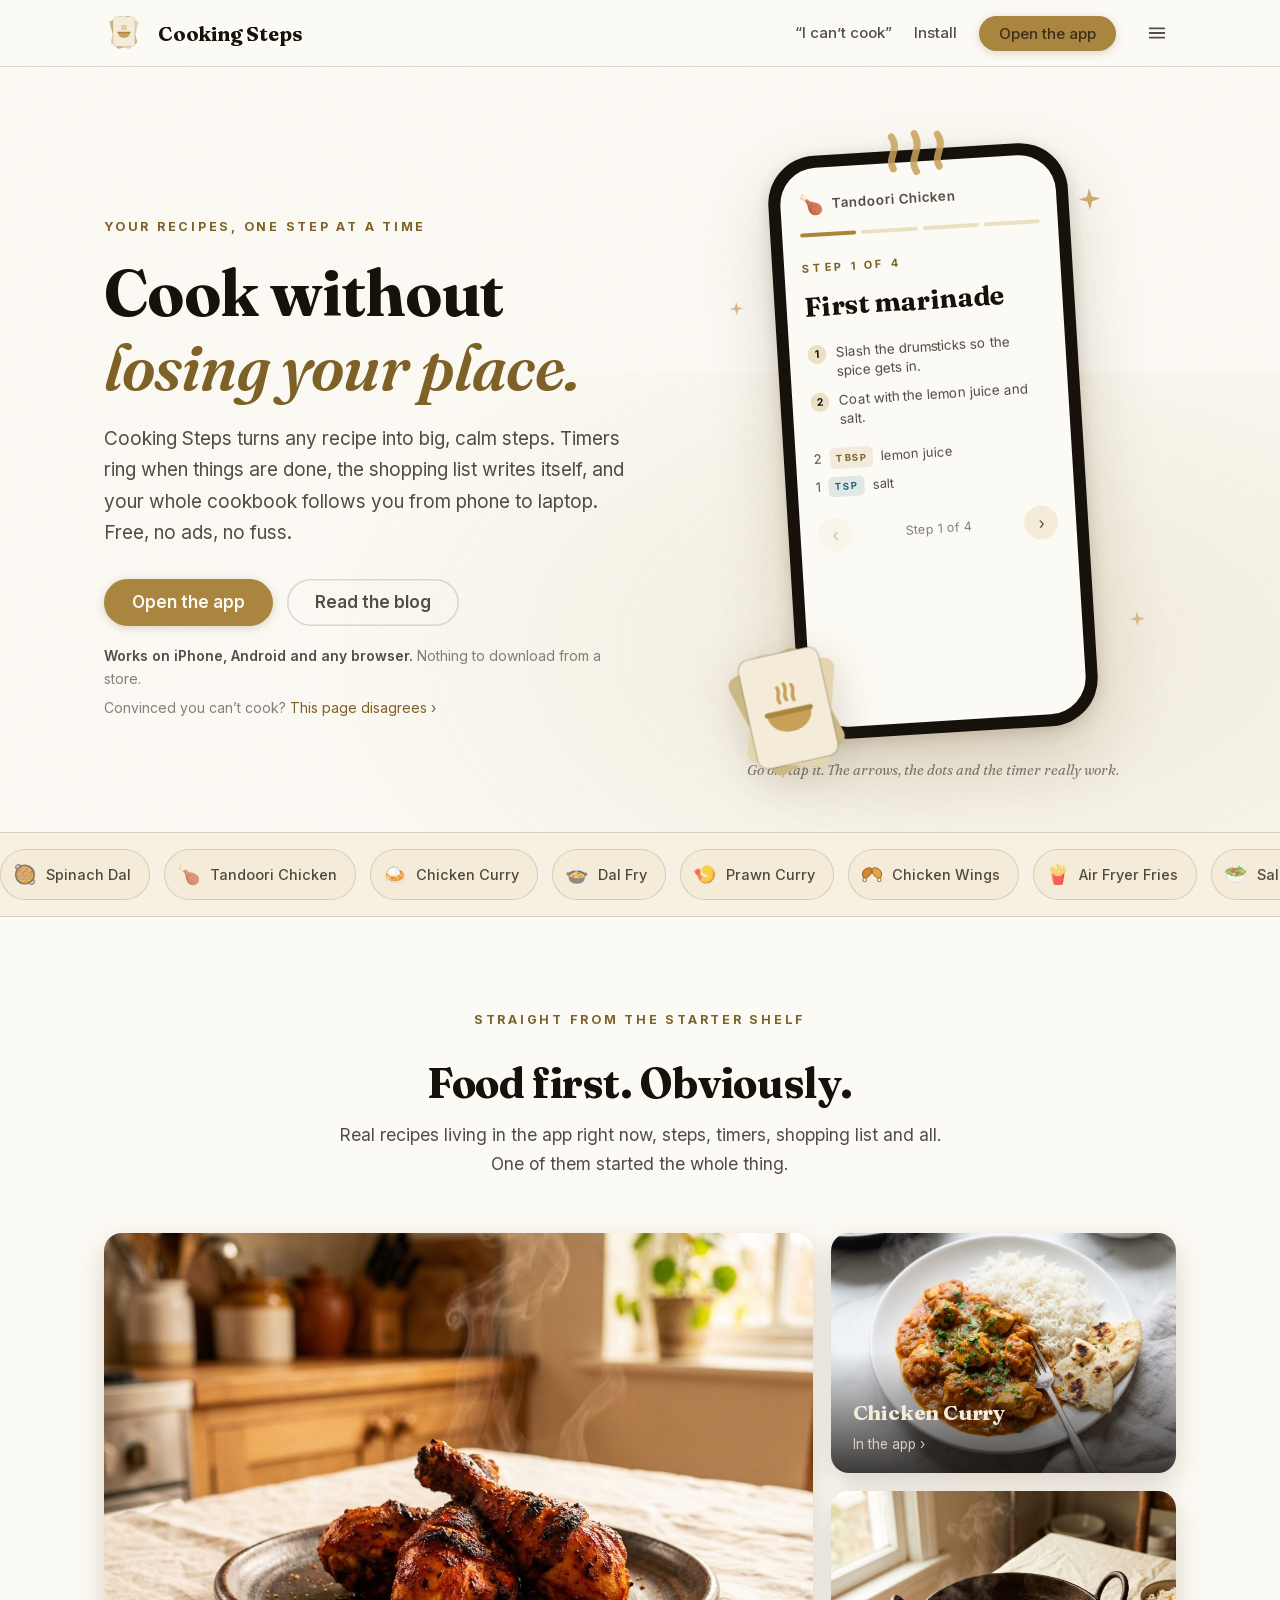
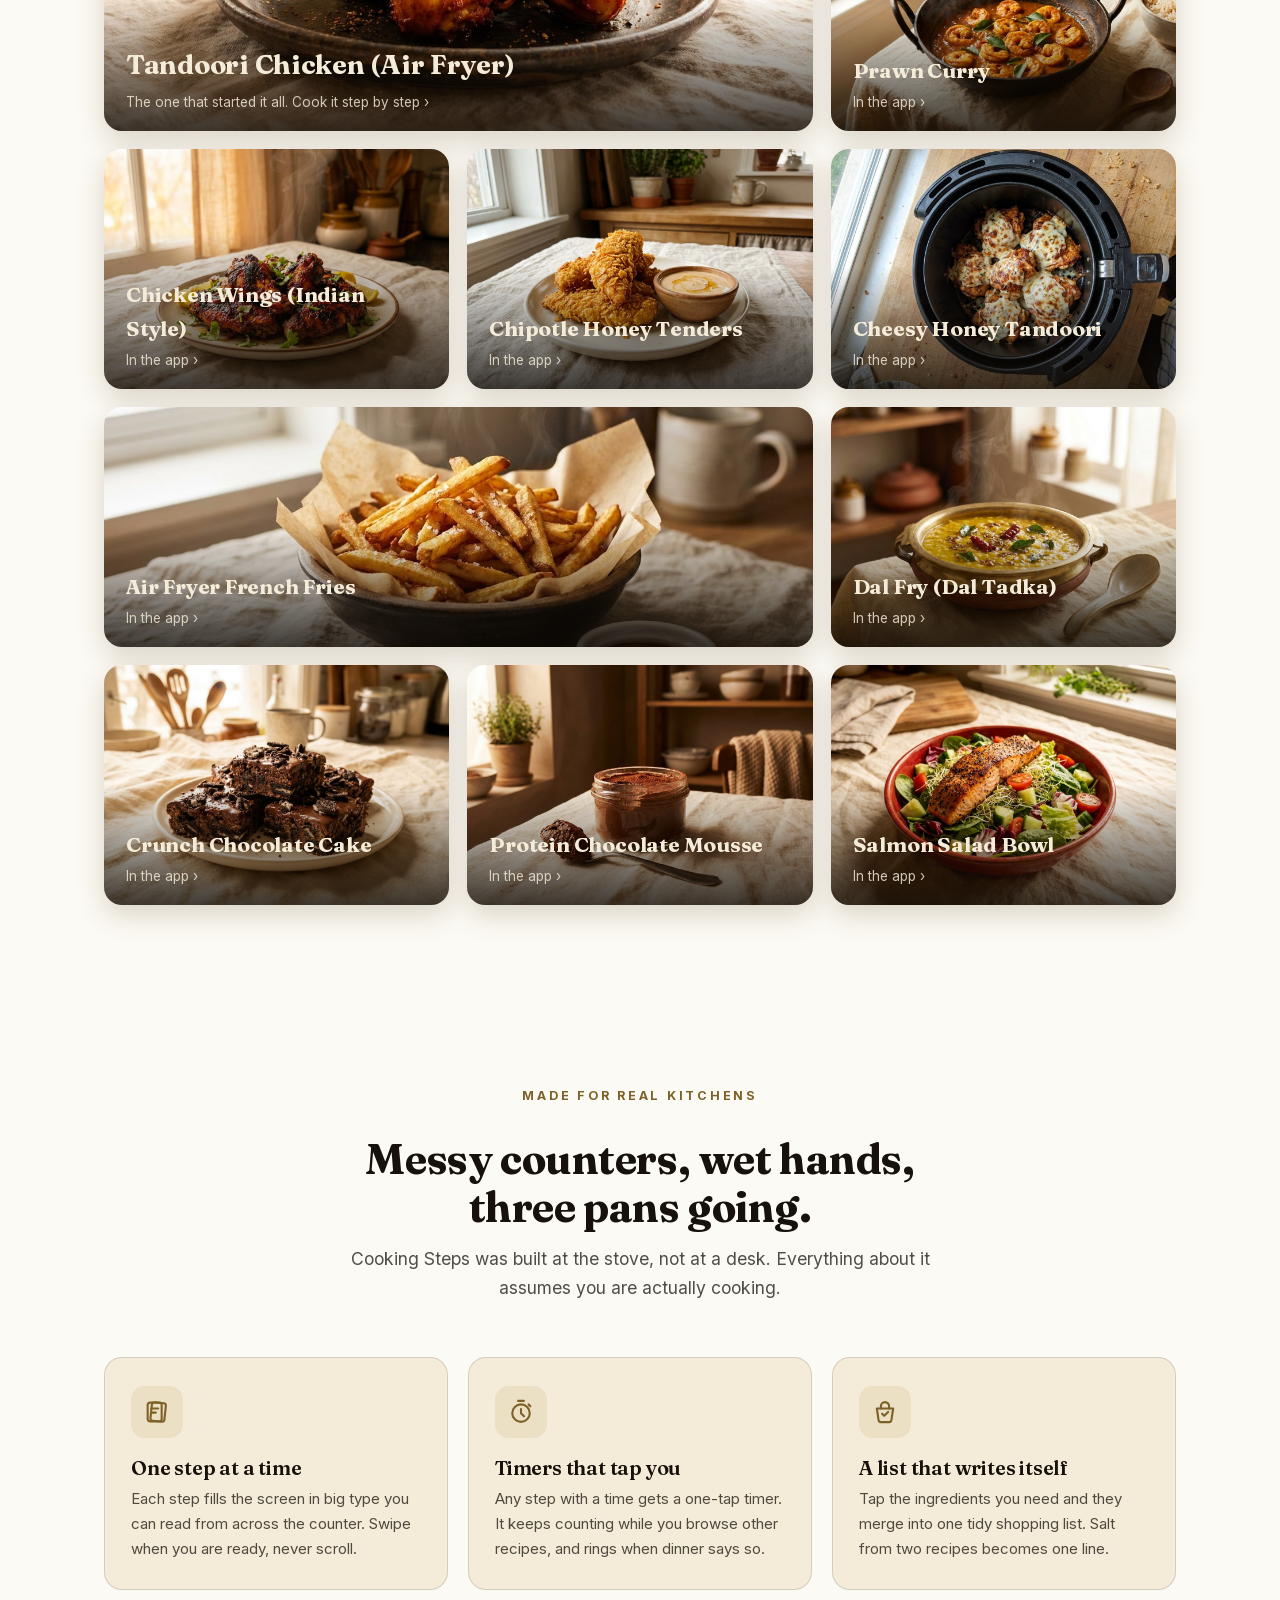
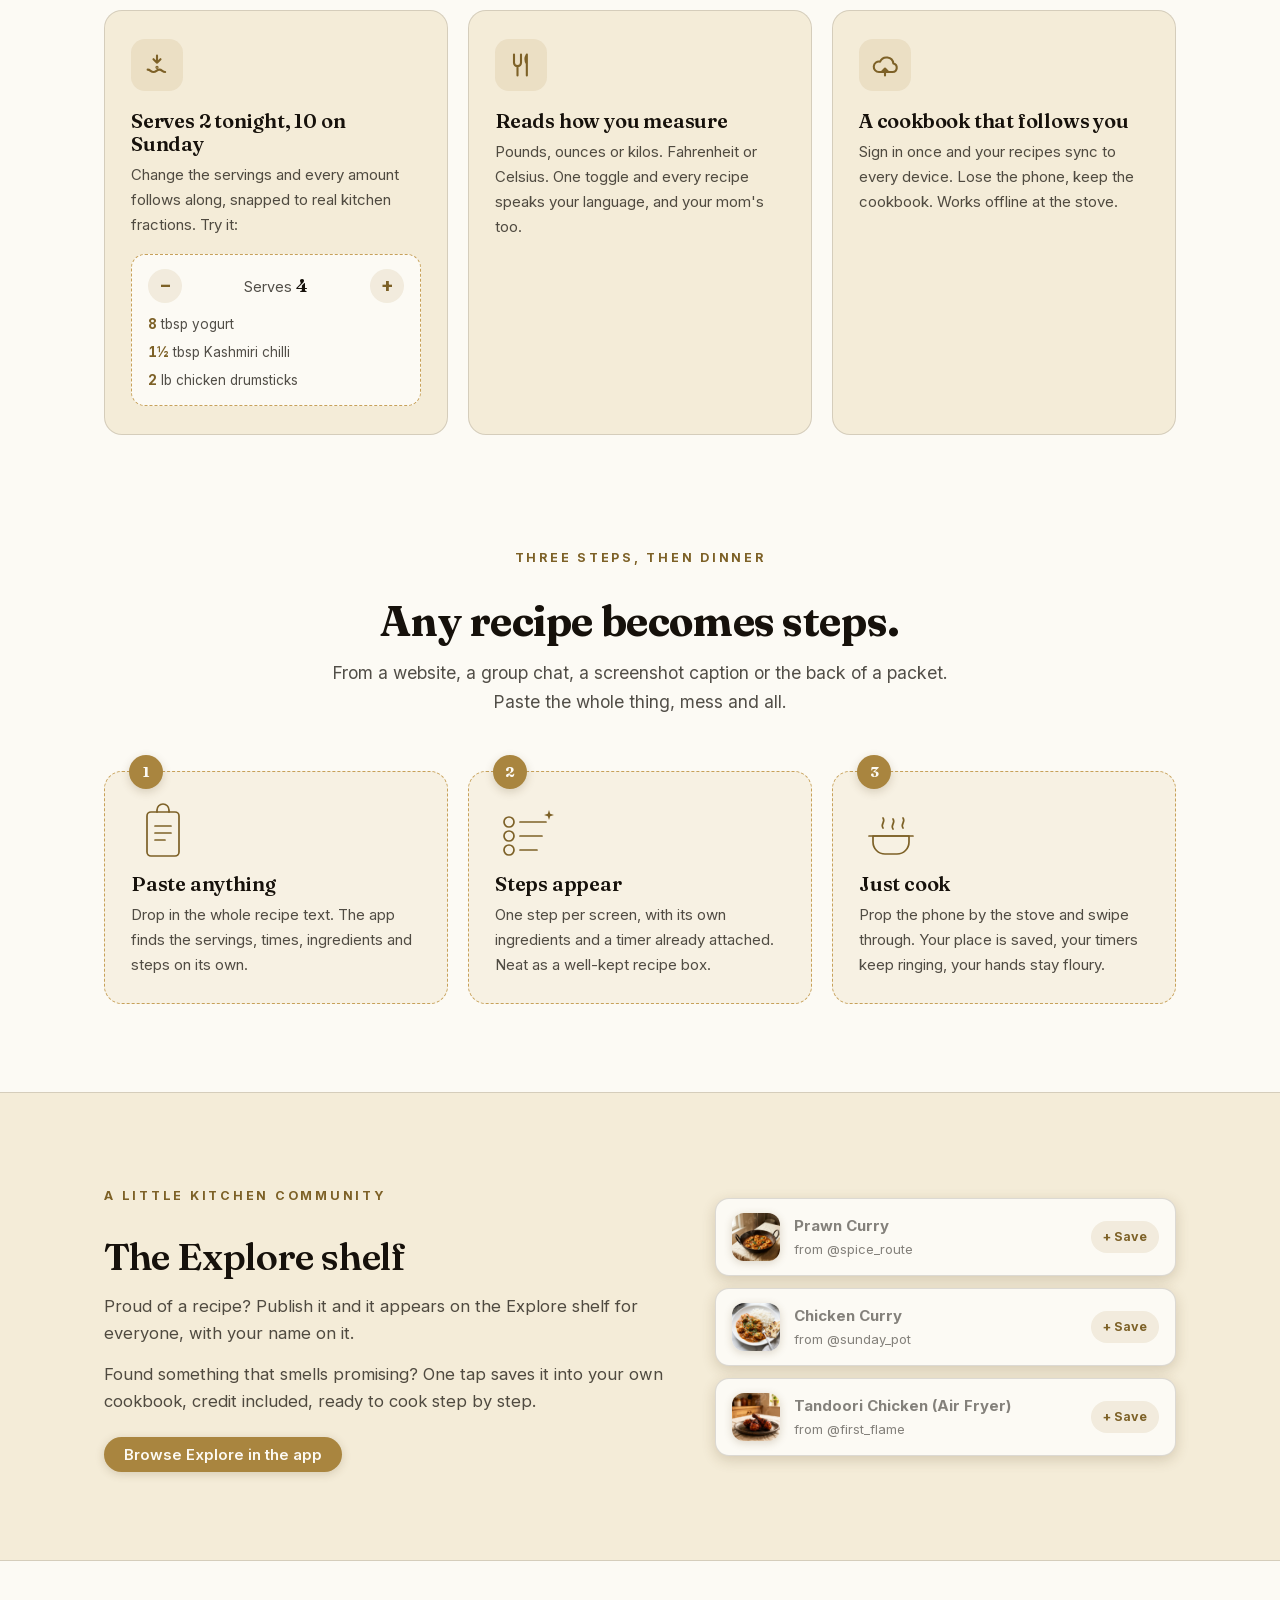
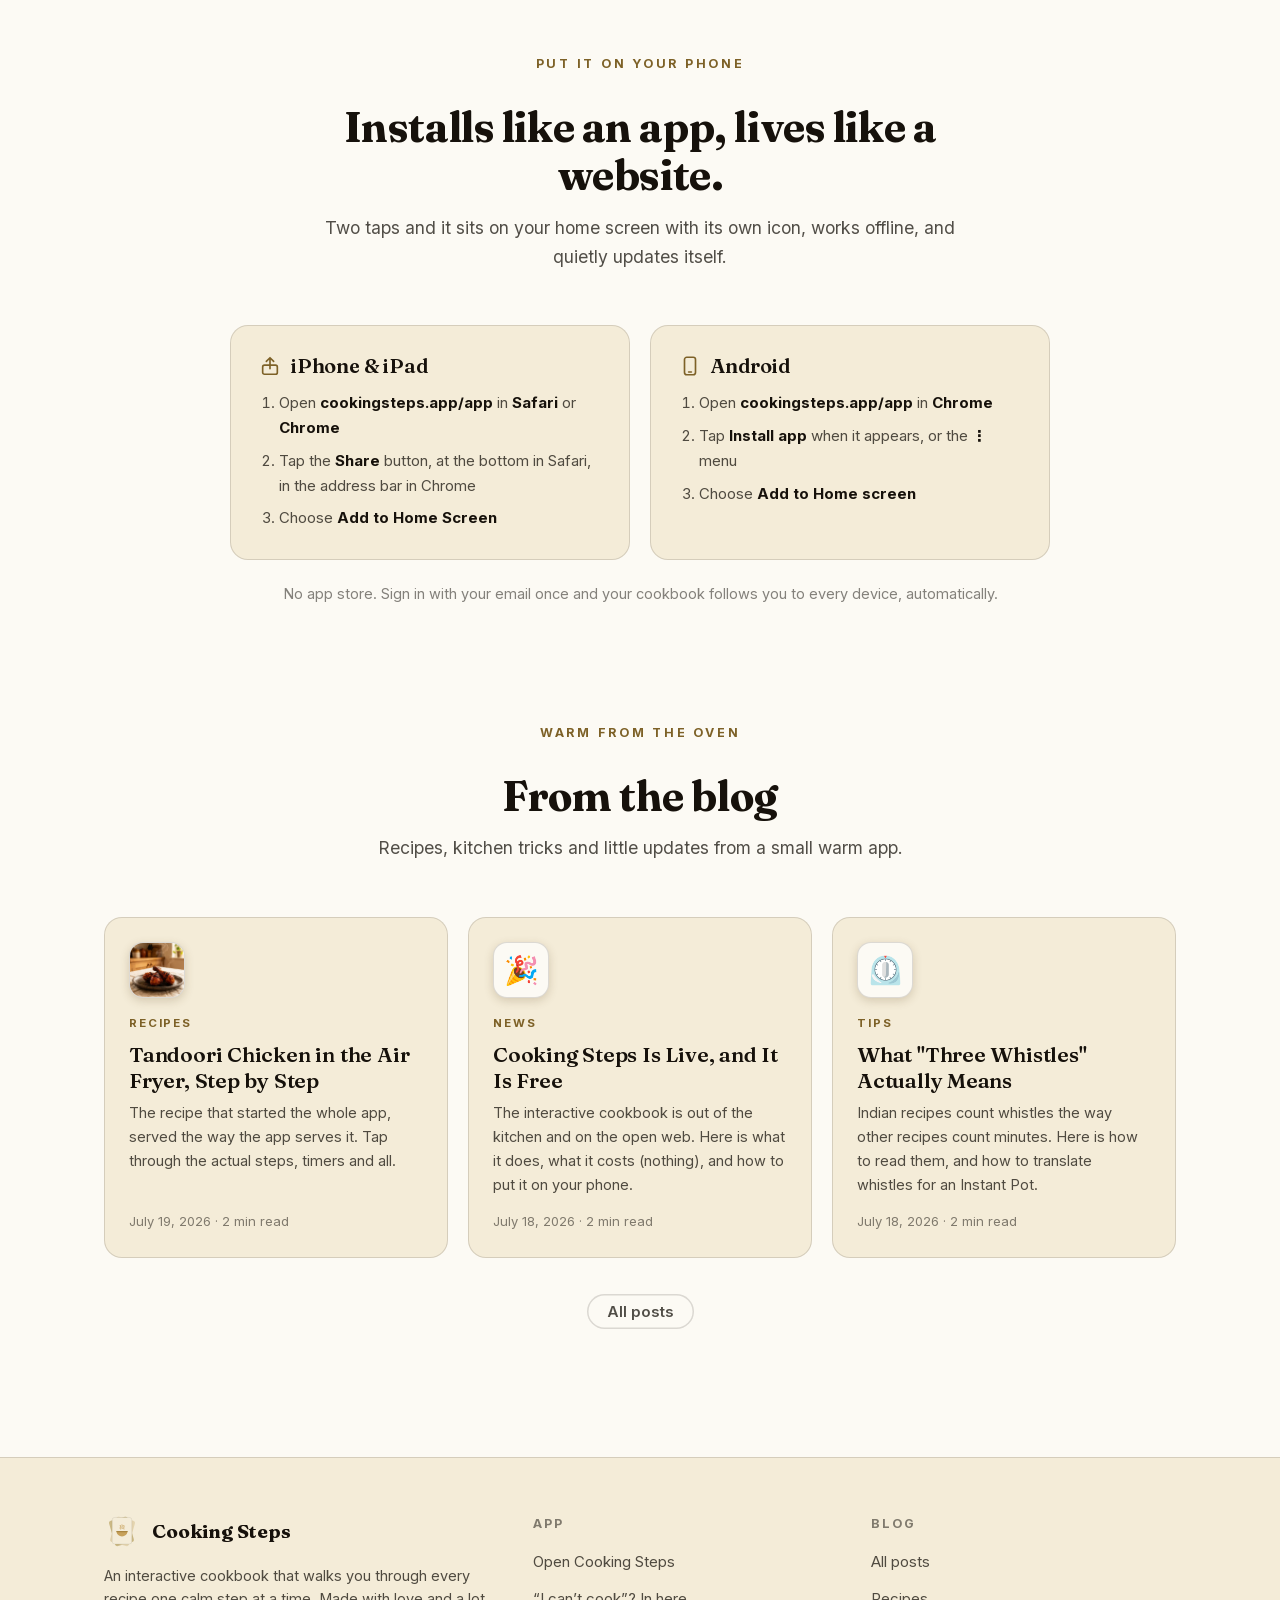
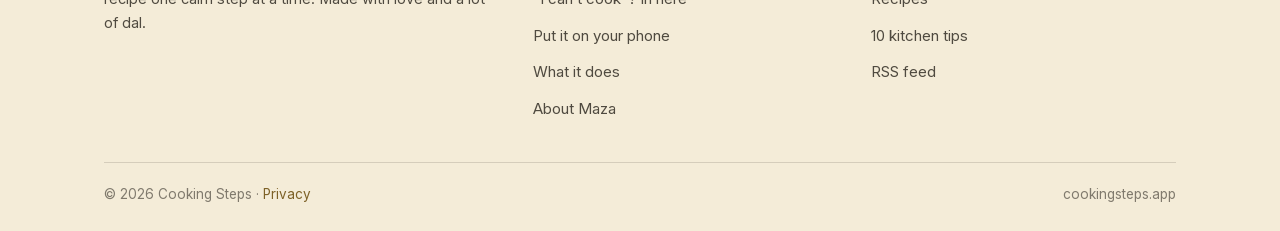
==== index.html @ f82c6ed9 "About page with kitchen portrait; nav collapses to burger except core links New /about/ with the ill" ====
<!doctype html>
<html lang="en" data-theme="light">
<head>
<meta charset="utf-8">
<meta name="viewport" content="width=device-width, initial-scale=1">
<script>try{if(navigator.standalone===true||matchMedia("(display-mode: standalone)").matches)location.replace("/app/")}catch(e){}</script>
<script>try{var t=localStorage.getItem("cookingsteps.site.theme");if(t==="dark")document.documentElement.setAttribute("data-theme","dark")}catch(e){}</script>
<title>Cooking Steps, your interactive cookbook</title>
<meta name="description" content="Cook without losing your place. Cooking Steps turns any recipe into swipeable steps with built-in timers, a shopping list that writes itself, and a cookbook that syncs to every device. Free, no ads.">
<link rel="canonical" href="https://cookingsteps.app/">
<meta name="theme-color" content="#FCFAF4">
<meta property="og:type" content="website">
<meta property="og:url" content="https://cookingsteps.app/">
<meta property="og:site_name" content="Cooking Steps">
<meta property="og:title" content="Cooking Steps, your interactive cookbook">
<meta property="og:description" content="Cook without losing your place. Any recipe becomes swipeable steps with timers, a smart shopping list, and a cookbook that follows you everywhere.">
<meta property="og:image" content="https://cookingsteps.app/app/icons/og-image.png">
<meta property="og:image:width" content="1200">
<meta property="og:image:height" content="630">
<meta name="twitter:card" content="summary_large_image">
<link rel="icon" type="image/png" sizes="32x32" href="/app/icons/favicon-32.png">
<link rel="apple-touch-icon" href="/app/icons/icon-180.png">
<link rel="preload" href="/assets/fonts/fraunces-700.woff2" as="font" type="font/woff2" crossorigin>
<link rel="preload" href="/assets/fonts/inter-400.woff2" as="font" type="font/woff2" crossorigin>
<link rel="stylesheet" href="/site.css?v=cf1f869f">
<link rel="alternate" type="application/rss+xml" title="The Cooking Steps blog" href="/feed.xml">
<script type="application/ld+json">
{"@context":"https://schema.org","@type":"WebApplication","name":"Cooking Steps","url":"https://cookingsteps.app/app/","applicationCategory":"LifestyleApplication","operatingSystem":"Any","offers":{"@type":"Offer","price":"0","priceCurrency":"USD"},"description":"An interactive cookbook that turns any recipe into swipeable steps with timers, a smart shopping list and cross-device sync."}
</script>
</head>
<body>

<header class="site">
  <div class="wrap nav">
    <a href="/" class="mark" aria-label="Cooking Steps home"><svg viewBox="60 100 392 360" xmlns="http://www.w3.org/2000/svg" aria-hidden="true">
<g transform="rotate(-16 256 310)"><rect x="150" y="146" width="212" height="286" rx="26" fill="#CBB985"/></g>
<g transform="rotate(16 256 310)"><rect x="150" y="146" width="212" height="286" rx="26" fill="#E4D4AF"/></g>
<rect x="149" y="137" width="214" height="290" rx="28" fill="#F4ECD8" stroke="#16110B" stroke-opacity=".16" stroke-width="5"/>
<g transform="translate(256 298)">
<path d="M-58 -2 L58 -2 A58 48 0 0 1 -58 -2 Z" fill="#C7A15A"/>
<rect x="-64" y="-14" width="128" height="14" rx="7" fill="#A9853F"/>
<path class="msteam" d="M-18 -34 C-28 -49 -9 -58 -18 -74" fill="none" stroke="#C7A15A" stroke-width="9" stroke-linecap="round"/>
<path class="msteam m2" d="M1 -38 C-9 -53 10 -62 1 -80" fill="none" stroke="#C7A15A" stroke-width="9" stroke-linecap="round"/>
<path class="msteam m3" d="M20 -34 C11 -49 30 -58 20 -74" fill="none" stroke="#C7A15A" stroke-width="9" stroke-linecap="round"/>
</g>
</svg></a>
    <a href="/" class="name">Cooking Steps</a>
    <nav class="links">
      <a href="/start/" class="navblog navtop">“I can’t cook”</a>
      <a href="/#install" class="navblog navtop">Install</a>
      <a href="/app/" class="btn">Open the app</a>
      <button class="nav-burger" aria-label="Open menu" aria-expanded="false" onclick="var h=this.closest('header');h.classList.toggle('menu-open');this.setAttribute('aria-expanded',h.classList.contains('menu-open'))"><svg viewBox="0 0 24 24" fill="none" stroke="currentColor" stroke-width="2" stroke-linecap="round"><path d="M4 7h16M4 12h16M4 17h16"/></svg></button>
      <div class="navset">
      <a href="/blog/" class="navblog">Blog</a>
      <a href="/tips/" class="navblog">Tips</a>
      <a href="/experiments/" class="navblog">Experiments</a>
      <a href="/about/" class="navblog">About</a>
      <button class="theme-btn" id="themeBtn" aria-label="Switch between day and night theme">
        <svg class="sun" viewBox="0 0 24 24" fill="none" stroke="currentColor" stroke-width="2" stroke-linecap="round"><circle cx="12" cy="12" r="4"/><path d="M12 2v2M12 20v2M4.9 4.9l1.4 1.4M17.7 17.7l1.4 1.4M2 12h2M20 12h2M4.9 19.1l1.4-1.4M17.7 6.3l1.4-1.4"/></svg>
        <svg class="moon" viewBox="0 0 24 24" fill="none" stroke="currentColor" stroke-width="2" stroke-linecap="round"><path d="M21 12.8A9 9 0 1 1 11.2 3a7 7 0 0 0 9.8 9.8z"/></svg>
        <span class="tb-label">Day / night</span>
      </button>
      </div>
    </nav>
  </div>
</header>

<main>

<!-- ============ HERO ============ -->
<section class="hero">
  <div class="wrap">
    <div>
      <span class="eyebrow">Your recipes, one step at a time</span>
      <h1>Cook without <em>losing your place.</em></h1>
      <p class="sub">Cooking Steps turns any recipe into big, calm steps. Timers ring when things are done, the shopping list writes itself, and your whole cookbook follows you from phone to laptop. Free, no ads, no fuss.</p>
      <div class="ctas">
        <a href="/app/" class="btn big">Open the app</a>
        <a href="/blog/" class="btn big ghost">Read the blog</a>
      </div>
      <p class="fine"><b>Works on iPhone, Android and any browser.</b> Nothing to download from a store.</p>
      <p class="fine" style="margin-top:6px">Convinced you can’t cook? <a href="/start/">This page disagrees ›</a></p>
    </div>
    <div class="stagearea">
      <div class="phone">
        <svg class="steam" viewBox="0 0 74 60" aria-hidden="true">
          <path d="M14 52 C8 40 22 34 14 20"/>
          <path d="M37 56 C29 42 45 36 37 18"/>
          <path d="M60 52 C54 40 68 34 60 20"/>
        </svg>
        <span class="spark sp1" aria-hidden="true"><svg viewBox="0 0 24 24" fill="currentColor"><path d="M12 2l2.2 7.8L22 12l-7.8 2.2L12 22l-2.2-7.8L2 12l7.8-2.2z"/></svg></span>
        <span class="spark sp2" aria-hidden="true"><svg viewBox="0 0 24 24" fill="currentColor"><path d="M12 2l2.2 7.8L22 12l-7.8 2.2L12 22l-2.2-7.8L2 12l7.8-2.2z"/></svg></span>
        <span class="spark sp3" aria-hidden="true"><svg viewBox="0 0 24 24" fill="currentColor"><path d="M12 2l2.2 7.8L22 12l-7.8 2.2L12 22l-2.2-7.8L2 12l7.8-2.2z"/></svg></span>
        <div class="screen" id="demoScreen">
          <div class="ph-title"><span class="em">🍗</span><b>Tandoori Chicken</b></div>
          <div class="ph-segs" id="dSegs"><i class="on"></i><i></i><i></i><i></i></div>
          <div class="ph-eyebrow" id="dEyebrow">STEP 1 OF 4</div>
          <div class="ph-head" id="dHead">First marinade</div>
          <ol class="ph-acts" id="dActs">
            <li><span class="n">1</span>Slash the drumsticks so the spice gets in.</li>
            <li><span class="n">2</span>Coat with the lemon juice and salt.</li>
          </ol>
          <ul class="ph-items" id="dItems">
            <li><span class="u u-tbsp">TBSP</span>2 lemon juice</li>
            <li><span class="u u-tsp">TSP</span>1 salt</li>
          </ul>
          <button class="ph-timer" id="dTimer" hidden aria-label="Start the demo timer"></button>
          <div class="ph-foot">
            <button class="arr" id="dPrev" aria-label="Previous step" disabled>‹</button>
            <span id="dPager">Step 1 of 4</span>
            <button class="arr" id="dNext" aria-label="Next step">›</button>
          </div>
        </div>
        <svg class="fan" viewBox="60 100 392 360" aria-hidden="true"><g transform="rotate(-16 256 310)"><rect x="150" y="146" width="212" height="286" rx="26" fill="#CBB985"/></g>
<g transform="rotate(16 256 310)"><rect x="150" y="146" width="212" height="286" rx="26" fill="#E4D4AF"/></g>
<rect x="149" y="137" width="214" height="290" rx="28" fill="#F4ECD8" stroke="#16110B" stroke-opacity=".14" stroke-width="5"/>
<g transform="translate(256 298)">
<path d="M-58 -2 L58 -2 A58 48 0 0 1 -58 -2 Z" fill="#C7A15A"/>
<rect x="-64" y="-14" width="128" height="14" rx="7" fill="#A9853F"/>
<path class="msteam" d="M-18 -34 C-28 -49 -9 -58 -18 -74" fill="none" stroke="#C7A15A" stroke-width="9" stroke-linecap="round"/>
<path class="msteam m2" d="M1 -38 C-9 -53 10 -62 1 -80" fill="none" stroke="#C7A15A" stroke-width="9" stroke-linecap="round"/>
<path class="msteam m3" d="M20 -34 C11 -49 30 -58 20 -74" fill="none" stroke="#C7A15A" stroke-width="9" stroke-linecap="round"/>
</g></svg>
      </div>
      <p class="tryme">Go on, tap it. The arrows, the dots and the timer really work.</p>
    </div>
  </div>
</section>

<!-- ============ STARTER SHELF ============ -->
<div class="shelf" aria-hidden="true">
  <div class="lane">
    <span class="chip"><span class="em">🥘</span>Spinach Dal</span><span class="chip"><span class="em">🍗</span>Tandoori Chicken</span><span class="chip"><span class="em">🍛</span>Chicken Curry</span><span class="chip"><span class="em">🍲</span>Dal Fry</span><span class="chip"><span class="em">🍤</span>Prawn Curry</span><span class="chip"><span class="em"><svg viewBox="0 0 32 32" aria-hidden="true"><g stroke="#8F5520" stroke-width="1.3" stroke-linejoin="round"><path d="M14.6 6c1.7 2.7 1.5 6.2-.6 9.1-1.6 2.2-3.8 4-6.3 5.4l-2.5 1.5-2.1-3.5c-2-3.3-1.2-7.5 1.7-10C7.4 6.3 11.9 4.5 14.6 6z" fill="#D2892F"/><path d="M17.4 6c-1.7 2.7-1.5 6.2.6 9.1 1.6 2.2 3.8 4 6.3 5.4l2.5 1.5 2.1-3.5c2-3.3 1.2-7.5-1.7-10C24.6 6.3 20.1 4.5 17.4 6z" fill="#E3A44A"/></g><g fill="#FFF9EC" stroke="#8F5520" stroke-width="1.3"><circle cx="5.4" cy="23" r="2.7"/><circle cx="26.6" cy="23" r="2.7"/></g></svg></span>Chicken Wings</span><span class="chip"><span class="em">🍟</span>Air Fryer Fries</span><span class="chip"><span class="em">🥗</span>Salmon Salad</span><span class="chip"><span class="em">🧁</span>Healthy Lava Cake</span><span class="chip"><span class="em">🍰</span>Crunch Chocolate Cake</span><span class="chip"><span class="em">🍫</span>Protein Mousse</span><span class="chip"><span class="em">🧀</span>Cheesy Tandoori</span><span class="chip"><span class="em">🥘</span>Spinach Dal</span><span class="chip"><span class="em">🍗</span>Tandoori Chicken</span><span class="chip"><span class="em">🍛</span>Chicken Curry</span><span class="chip"><span class="em">🍲</span>Dal Fry</span><span class="chip"><span class="em">🍤</span>Prawn Curry</span><span class="chip"><span class="em"><svg viewBox="0 0 32 32" aria-hidden="true"><g stroke="#8F5520" stroke-width="1.3" stroke-linejoin="round"><path d="M14.6 6c1.7 2.7 1.5 6.2-.6 9.1-1.6 2.2-3.8 4-6.3 5.4l-2.5 1.5-2.1-3.5c-2-3.3-1.2-7.5 1.7-10C7.4 6.3 11.9 4.5 14.6 6z" fill="#D2892F"/><path d="M17.4 6c-1.7 2.7-1.5 6.2.6 9.1 1.6 2.2 3.8 4 6.3 5.4l2.5 1.5 2.1-3.5c2-3.3 1.2-7.5-1.7-10C24.6 6.3 20.1 4.5 17.4 6z" fill="#E3A44A"/></g><g fill="#FFF9EC" stroke="#8F5520" stroke-width="1.3"><circle cx="5.4" cy="23" r="2.7"/><circle cx="26.6" cy="23" r="2.7"/></g></svg></span>Chicken Wings</span><span class="chip"><span class="em">🍟</span>Air Fryer Fries</span><span class="chip"><span class="em">🥗</span>Salmon Salad</span><span class="chip"><span class="em">🧁</span>Healthy Lava Cake</span><span class="chip"><span class="em">🍰</span>Crunch Chocolate Cake</span><span class="chip"><span class="em">🍫</span>Protein Mousse</span><span class="chip"><span class="em">🧀</span>Cheesy Tandoori</span>
  </div>
</div>

<!-- ============ DISH GALLERY ============ -->
<section class="band gallery" id="dishes">
  <div class="wrap">
    <div class="kicker">
      <span class="eyebrow">Straight from the starter shelf</span>
      <h2>Food first. Obviously.</h2>
      <p>Real recipes living in the app right now, steps, timers, shopping list and all. One of them started the whole thing.</p>
    </div>
    <div class="dishgrid" id="dishGrid">
      <a class="dish big" href="/blog/tandoori-chicken/">
        <img src="/assets/tandoori.jpg" alt="Tandoori chicken drumsticks, steaming on a dark plate">
        <span class="dlabel"><b>Tandoori Chicken (Air Fryer)</b><span>The one that started it all. Cook it step by step ›</span></span>
      </a>
      <a class="dish" href="/app/">
        <img src="/assets/chicken-curry.jpg" alt="Chicken curry with rice and naan">
        <span class="dlabel"><b>Chicken Curry</b><span>In the app ›</span></span>
      </a>
      <a class="dish dish-more" href="/app/">
        <img src="/assets/prawn-curry.jpg" alt="Prawn curry in a kadai">
        <span class="dlabel"><b>Prawn Curry</b><span>In the app ›</span></span>
      </a>
      <a class="dish dish-more" href="/app/">
        <img src="/assets/chicken-wings.jpg" alt="Indian style chicken wings with masala glaze">
        <span class="dlabel"><b>Chicken Wings (Indian Style)</b><span>In the app ›</span></span>
      </a>
      <a class="dish dish-more" href="/app/">
        <img src="/assets/chipotle-tenders.jpg" alt="Cornflake-crusted chicken tenders with chipotle honey dip">
        <span class="dlabel"><b>Chipotle Honey Tenders</b><span>In the app ›</span></span>
      </a>
      <a class="dish dish-more" href="/app/">
        <img src="/assets/cheesy-tandoori.jpg" alt="Tandoori chicken under melted cheese in a skillet">
        <span class="dlabel"><b>Cheesy Honey Tandoori</b><span>In the app ›</span></span>
      </a>
      <a class="dish wide dish-more" href="/app/">
        <img src="/assets/fries.jpg" alt="Golden air fryer french fries with ketchup">
        <span class="dlabel"><b>Air Fryer French Fries</b><span>In the app ›</span></span>
      </a>
      <a class="dish dish-more" href="/app/">
        <img src="/assets/dal-fry.jpg" alt="Yellow dal tadka with sizzling tempering">
        <span class="dlabel"><b>Dal Fry (Dal Tadka)</b><span>In the app ›</span></span>
      </a>
      <a class="dish dish-more" href="/app/">
        <img src="/assets/choc-cake.jpg" alt="Chocolate crunch cake squares">
        <span class="dlabel"><b>Crunch Chocolate Cake</b><span>In the app ›</span></span>
      </a>
      <a class="dish dish-more" href="/app/">
        <img src="/assets/choc-mousse.jpg" alt="Chocolate mousse in a glass jar dusted with cocoa">
        <span class="dlabel"><b>Protein Chocolate Mousse</b><span>In the app ›</span></span>
      </a>
      <a class="dish dish-more" href="/app/">
        <img src="/assets/salmon-salad.jpg" alt="Pepper-crusted salmon on a salad in a red bowl">
        <span class="dlabel"><b>Salmon Salad Bowl</b><span>In the app ›</span></span>
      </a>
    </div>
    <button class="dishmore" id="dishMore" aria-expanded="false" aria-controls="dishGrid">See more recipes ›</button>
  </div>
</section>

<!-- ============ FEATURES ============ -->
<section class="band" id="features">
  <div class="wrap">
    <div class="kicker">
      <span class="eyebrow">Made for real kitchens</span>
      <h2>Messy counters, wet hands, three pans going.</h2>
      <p>Cooking Steps was built at the stove, not at a desk. Everything about it assumes you are actually cooking.</p>
    </div>
    <div class="feats">
      <div class="feat">
        <span class="ic"><svg viewBox="0 0 24 24"><rect x="7" y="4" width="12" height="16" rx="2" transform="rotate(6 13 12)"/><rect x="4" y="4" width="12" height="16" rx="2"/><path d="M7 9h6M7 12.5h4"/></svg></span>
        <h3>One step at a time</h3>
        <p>Each step fills the screen in big type you can read from across the counter. Swipe when you are ready, never scroll.</p>
      </div>
      <div class="feat">
        <span class="ic"><svg viewBox="0 0 24 24"><circle cx="12" cy="13" r="7.5"/><path d="M12 9.5v3.5l2.6 2.6M9.5 2.5h5M18.5 5.5l1.5 1.5"/></svg></span>
        <h3>Timers that tap you</h3>
        <p>Any step with a time gets a one-tap timer. It keeps counting while you browse other recipes, and rings when dinner says so.</p>
      </div>
      <div class="feat">
        <span class="ic"><svg viewBox="0 0 24 24"><path d="M5 9h14l-1.5 10a2 2 0 0 1-2 1.7h-7A2 2 0 0 1 6.5 19z"/><path d="M8.5 9V7a3.5 3.5 0 0 1 7 0v2M9.5 13.5l1.8 1.8 3.4-3.4"/></svg></span>
        <h3>A list that writes itself</h3>
        <p>Tap the ingredients you need and they merge into one tidy shopping list. Salt from two recipes becomes one line.</p>
      </div>
      <div class="feat">
        <span class="ic"><svg viewBox="0 0 24 24"><path d="M4 16c2.5 0 2.5 2 5 2s2.5-2 5-2 2.5 2 5 2"/><path d="M12 4v6M9 7l3 3 3-3"/><circle cx="12" cy="14" r="0.5"/></svg></span>
        <h3>Serves 2 tonight, 10 on Sunday</h3>
        <p>Change the servings and every amount follows along, snapped to real kitchen fractions. Try it:</p>
        <div class="scaledemo">
          <div class="sd-row">
            <button class="sd-btn" id="sdMinus" aria-label="Fewer servings">−</button>
            <span class="sd-serves">Serves <b id="sdN">4</b></span>
            <button class="sd-btn" id="sdPlus" aria-label="More servings">+</button>
          </div>
          <ul class="sd-list" id="sdList"></ul>
        </div>
      </div>
      <div class="feat">
        <span class="ic"><svg viewBox="0 0 24 24"><path d="M6 3v7a3 3 0 0 0 6 0V3M9 13v8M17 3c-1.5 2.5-1.5 5.5 0 8M17 3v18"/></svg></span>
        <h3>Reads how you measure</h3>
        <p>Pounds, ounces or kilos. Fahrenheit or Celsius. One toggle and every recipe speaks your language, and your mom's too.</p>
      </div>
      <div class="feat">
        <span class="ic"><svg viewBox="0 0 24 24"><path d="M7 18a4.5 4.5 0 1 1 .8-8.9 6 6 0 0 1 11.4 1.6A3.7 3.7 0 0 1 18.5 18z"/><path d="M12 21v-6M9.5 17.5L12 15l2.5 2.5"/></svg></span>
        <h3>A cookbook that follows you</h3>
        <p>Sign in once and your recipes sync to every device. Lose the phone, keep the cookbook. Works offline at the stove.</p>
      </div>
    </div>
  </div>
</section>

<!-- ============ HOW IT WORKS ============ -->
<section class="band" id="how" style="padding-top:20px">
  <div class="wrap">
    <div class="kicker">
      <span class="eyebrow">Three steps, then dinner</span>
      <h2>Any recipe becomes steps.</h2>
      <p>From a website, a group chat, a screenshot caption or the back of a packet. Paste the whole thing, mess and all.</p>
    </div>
    <div class="how">
      <div class="step">
        <div class="art art-paste"><svg viewBox="0 0 64 64"><rect x="16" y="10" width="32" height="44" rx="4"/><path d="M26 10v-2a6 6 0 0 1 12 0v2"/><path class="wline" d="M24 24h16"/><path class="wline w2" d="M24 31h16"/><path class="wline w3" d="M24 38h10"/></svg></div>
        <h3>Paste anything</h3>
        <p>Drop in the whole recipe text. The app finds the servings, times, ingredients and steps on its own.</p>
      </div>
      <div class="step">
        <div class="art"><svg viewBox="0 0 64 64"><g class="stepA"><circle cx="14" cy="20" r="5"/><path d="M25 20h26"/></g><g class="stepB"><circle cx="14" cy="34" r="5"/><path d="M25 34h22"/></g><g class="stepC"><circle cx="14" cy="48" r="5"/><path d="M25 48h17"/></g><path class="jspark" d="M54 8l1.2 3.8L59 13l-3.8 1.2L54 18l-1.2-3.8L49 13l3.8-1.2z" fill="currentColor" stroke="none"/></svg></div>
        <h3>Steps appear</h3>
        <p>One step per screen, with its own ingredients and a timer already attached. Neat as a well-kept recipe box.</p>
      </div>
      <div class="step">
        <div class="art"><svg viewBox="0 0 64 64"><g class="jpot"><path d="M14 34h36v6a12 12 0 0 1-12 12H26a12 12 0 0 1-12-12z"/><path d="M10 34h44"/><path class="jsteam" d="M24 26c-3-4 3-6 0-10"/><path class="jsteam js2" d="M34 27c-3-4 3-6 0-10"/><path class="jsteam js3" d="M44 26c-3-4 3-6 0-10"/></g></svg></div>
        <h3>Just cook</h3>
        <p>Prop the phone by the stove and swipe through. Your place is saved, your timers keep ringing, your hands stay floury.</p>
      </div>
    </div>
  </div>
</section>

<!-- ============ COMMUNITY ============ -->
<section class="band community">
  <div class="wrap">
    <div>
      <span class="eyebrow">A little kitchen community</span>
      <h2>The Explore shelf</h2>
      <p>Proud of a recipe? Publish it and it appears on the Explore shelf for everyone, with your name on it.</p>
      <p>Found something that smells promising? One tap saves it into your own cookbook, credit included, ready to cook step by step.</p>
      <a href="/app/" class="btn" style="margin-top:8px">Browse Explore in the app</a>
    </div>
    <div class="minifeed" aria-hidden="true">
      <div class="pubcard"><img class="ph" src="/assets/prawn-curry.jpg" alt=""><span><b>Prawn Curry</b><span>from @spice_route</span></span><span class="save">+ Save</span></div>
      <div class="pubcard"><img class="ph" src="/assets/chicken-curry.jpg" alt=""><span><b>Chicken Curry</b><span>from @sunday_pot</span></span><span class="save">+ Save</span></div>
      <div class="pubcard"><img class="ph" src="/assets/tandoori.jpg" alt=""><span><b>Tandoori Chicken (Air Fryer)</b><span>from @first_flame</span></span><span class="save">+ Save</span></div>
    </div>
  </div>
</section>

<!-- ============ INSTALL ============ -->
<section class="band install" id="install">
  <div class="wrap">
    <div class="kicker">
      <span class="eyebrow">Put it on your phone</span>
      <h2>Installs like an app, lives like a website.</h2>
      <p>Two taps and it sits on your home screen with its own icon, works offline, and quietly updates itself.</p>
    </div>
    <div class="cols">
      <div class="oscard">
        <h3><svg viewBox="0 0 24 24"><path d="M12 3v12M8 7l4-4 4 4"/><rect x="4" y="11" width="16" height="10" rx="2"/></svg>iPhone &amp; iPad</h3>
        <ol>
          <li>Open <b>cookingsteps.app/app</b> in <b>Safari</b> or <b>Chrome</b></li>
          <li>Tap the <b>Share</b> button, at the bottom in Safari, in the address bar in Chrome</li>
          <li>Choose <b>Add to Home Screen</b></li>
        </ol>
      </div>
      <div class="oscard">
        <h3><svg viewBox="0 0 24 24"><rect x="6" y="2.5" width="12" height="19" rx="2.5"/><path d="M10.5 18.5h3"/></svg>Android</h3>
        <ol>
          <li>Open <b>cookingsteps.app/app</b> in <b>Chrome</b></li>
          <li>Tap <b>Install app</b> when it appears, or the <b>⋮</b> menu</li>
          <li>Choose <b>Add to Home screen</b></li>
        </ol>
      </div>
    </div>
    <p class="note">No app store. Sign in with your email once and your cookbook follows you to every device, automatically.</p>
  </div>
</section>

<!-- ============ BLOG TEASER ============ -->
<section class="band" id="blog" style="padding-top:24px">
  <div class="wrap">
    <div class="kicker">
      <span class="eyebrow">Warm from the oven</span>
      <h2>From the blog</h2>
      <p>Recipes, kitchen tricks and little updates from a small warm app.</p>
    </div>
    <div class="postgrid">
<a class="postcard" href="/blog/tandoori-chicken/" data-cat="Recipes">
  <span class="em pcphoto"><img src="/assets/tandoori.jpg" alt=""></span>
  <span class="cat">Recipes</span>
  <h3>Tandoori Chicken in the Air Fryer, Step by Step</h3>
  <p>The recipe that started the whole app, served the way the app serves it. Tap through the actual steps, timers and all.</p>
  <span class="meta">July 19, 2026 · 2 min read</span>
</a>
<a class="postcard" href="/blog/hello-world/" data-cat="News">
  <span class="em">🎉</span>
  <span class="cat">News</span>
  <h3>Cooking Steps Is Live, and It Is Free</h3>
  <p>The interactive cookbook is out of the kitchen and on the open web. Here is what it does, what it costs (nothing), and how to put it on your phone.</p>
  <span class="meta">July 18, 2026 · 2 min read</span>
</a>
<a class="postcard" href="/blog/three-whistles/" data-cat="Tips">
  <span class="em">⏲️</span>
  <span class="cat">Tips</span>
  <h3>What "Three Whistles" Actually Means</h3>
  <p>Indian recipes count whistles the way other recipes count minutes. Here is how to read them, and how to translate whistles for an Instant Pot.</p>
  <span class="meta">July 18, 2026 · 2 min read</span>
</a>
    </div>
    <p class="morelink"><a href="/blog/" class="btn ghost">All posts</a></p>
  </div>
</section>

</main>

<footer class="site">
  <div class="wrap">
    <div class="inner">
      <div>
        <div class="brandline"><span class="mark"><svg viewBox="60 100 392 360" xmlns="http://www.w3.org/2000/svg" aria-hidden="true">
<g transform="rotate(-16 256 310)"><rect x="150" y="146" width="212" height="286" rx="26" fill="#CBB985"/></g>
<g transform="rotate(16 256 310)"><rect x="150" y="146" width="212" height="286" rx="26" fill="#E4D4AF"/></g>
<rect x="149" y="137" width="214" height="290" rx="28" fill="#F4ECD8" stroke="#16110B" stroke-opacity=".16" stroke-width="5"/>
<g transform="translate(256 298)">
<path d="M-58 -2 L58 -2 A58 48 0 0 1 -58 -2 Z" fill="#C7A15A"/>
<rect x="-64" y="-14" width="128" height="14" rx="7" fill="#A9853F"/>
<path class="msteam" d="M-18 -34 C-28 -49 -9 -58 -18 -74" fill="none" stroke="#C7A15A" stroke-width="9" stroke-linecap="round"/>
<path class="msteam m2" d="M1 -38 C-9 -53 10 -62 1 -80" fill="none" stroke="#C7A15A" stroke-width="9" stroke-linecap="round"/>
<path class="msteam m3" d="M20 -34 C11 -49 30 -58 20 -74" fill="none" stroke="#C7A15A" stroke-width="9" stroke-linecap="round"/>
</g>
</svg></span><b>Cooking Steps</b></div>
        <p>An interactive cookbook that walks you through every recipe one calm step at a time. Made with love and a lot of dal.</p>
      </div>
      <div>
        <h4>App</h4>
        <ul>
          <li><a href="/app/">Open Cooking Steps</a></li>
          <li><a href="/start/">“I can’t cook”? In here</a></li>
          <li><a href="/#install">Put it on your phone</a></li>
          <li><a href="/#features">What it does</a></li>
          <li><a href="/about/">About Maza</a></li>
        </ul>
      </div>
      <div>
        <h4>Blog</h4>
        <ul>
          <li><a href="/blog/">All posts</a></li>
          <li><a href="/blog/#recipes">Recipes</a></li>
          <li><a href="/tips/">10 kitchen tips</a></li>
          <li><a href="/feed.xml">RSS feed</a></li>
        </ul>
      </div>
    </div>
    <div class="small">
      <span>© 2026 Cooking Steps · <a href="/privacy/">Privacy</a></span>
      <span>cookingsteps.app</span>
    </div>
  </div>
</footer>

<script>
/* ---- dish gallery: expand the rest (phone only, button is hidden elsewhere) ---- */
(function(){
  var btn=document.getElementById("dishMore"),grid=document.getElementById("dishGrid");
  if(!btn||!grid)return;
  btn.addEventListener("click",function(){
    var open=grid.classList.toggle("all");
    btn.setAttribute("aria-expanded",open?"true":"false");
    btn.textContent=open?"Show fewer ‹":"See more recipes ›";
  });
})();
/* ---- live phone demo: a tiny real step-player ---- */
(function(){
  var DEMO=[
    {h:"First marinade",acts:["Slash the drumsticks so the spice gets in.","Coat with the lemon juice and salt."],items:[["2","TBSP","lemon juice"],["1","TSP","salt"]],t:0},
    {h:"Second marinade",acts:["Whisk the yogurt with the spices.","Massage it into every piece."],items:[["8","TBSP","yogurt"],["1½","TBSP","Kashmiri chilli"]],t:0},
    {h:"Into the air fryer",acts:["Arrange in a single layer.","Air fry at 400°F, flipping once."],items:[],t:1200},
    {h:"Rest and serve",acts:["Rest five minutes.","Squeeze over lemon. Serve hot."],items:[["","","Lemon wedges"]],t:0}
  ];
  var i=0,tick=null,left=0;
  var $=function(id){return document.getElementById(id)};
  var segs=$("dSegs"),tmr=$("dTimer");
  if(!segs||!tmr)return;
  var BELL='<svg viewBox="0 0 24 24" fill="none" stroke="currentColor" stroke-width="2" stroke-linecap="round"><circle cx="12" cy="13" r="8"/><path d="M12 9v4l2.5 2.5M9 2h6"/></svg>';
  function fmt(s){var m=Math.floor(s/60);return m+":"+("0"+s%60).slice(-2)}
  function stopT(){if(tick){clearInterval(tick);tick=null}tmr.classList.remove("run","done")}
  function render(){
    var st=DEMO[i];
    segs.innerHTML=DEMO.map(function(_,k){return "<i"+(k<=i?' class="on"':"")+"></i>"}).join("");
    $("dEyebrow").textContent="STEP "+(i+1)+" OF "+DEMO.length;
    $("dHead").textContent=st.h;
    $("dActs").innerHTML=st.acts.map(function(a,k){return '<li><span class="n">'+(k+1)+"</span>"+a+"</li>"}).join("");
    $("dItems").innerHTML=st.items.map(function(it){
      var cls=it[1]==="TBSP"?"u-tbsp":"u-tsp";
      var badge=it[1]?'<span class="u '+cls+'">'+it[1]+"</span>":"<span class=\"u\">•</span>";
      return "<li>"+(it[0]?it[0]+" ":"")+badge+it[2]+"</li>";
    }).join("");
    $("dPager").textContent="Step "+(i+1)+" of "+DEMO.length;
    $("dPrev").disabled=(i===0);
    stopT();
    if(st.t){tmr.hidden=false;left=st.t;tmr.innerHTML=BELL+fmt(st.t)}else{tmr.hidden=true}
    var seg=segs.children;
    for(var k=0;k<seg.length;k++)(function(k){seg[k].onclick=function(){i=k;render()}})(k);
  }
  function go(d){i=(i+d+DEMO.length)%DEMO.length;render()}
  $("dNext").addEventListener("click",function(){go(1)});
  $("dPrev").addEventListener("click",function(){go(-1)});
  tmr.addEventListener("click",function(){
    if(tick){stopT();tmr.innerHTML=BELL+fmt(left=DEMO[i].t);return}
    tmr.classList.add("run");
    tick=setInterval(function(){
      left-=1;
      if(left<=0){clearInterval(tick);tick=null;tmr.classList.remove("run");tmr.classList.add("done");tmr.innerHTML=BELL+"Done!";
        setTimeout(function(){if(!tick&&DEMO[i].t){tmr.classList.remove("done");tmr.innerHTML=BELL+fmt(left=DEMO[i].t)}},2600);return}
      tmr.innerHTML=BELL+fmt(left);
    },1000);
  });
  var x0=null,scr=$("demoScreen");
  scr.addEventListener("touchstart",function(e){x0=e.touches[0].clientX},{passive:true});
  scr.addEventListener("touchend",function(e){
    if(x0===null)return;
    var dx=e.changedTouches[0].clientX-x0;x0=null;
    if(Math.abs(dx)>40)go(dx<0?1:-1);
  },{passive:true});
  render();
})();

/* ---- servings scaler demo ---- */
(function(){
  var n=4,BASE=4,ROWS=[[8,"tbsp","yogurt"],[1.5,"tbsp","Kashmiri chilli"],[2,"lb","chicken drumsticks"]];
  var nEl=document.getElementById("sdN"),list=document.getElementById("sdList");
  if(!nEl)return;
  var GL={0.25:"¼",0.5:"½",0.75:"¾"};
  function qty(v){
    v=Math.round(v*4)/4;
    var w=Math.floor(v),f=Math.round((v-w)*100)/100;
    if(!w&&GL[f])return GL[f];
    return f&&GL[f]?w+GL[f]:String(v%1?v:w||v);
  }
  function paint(){
    nEl.textContent=n;
    list.innerHTML=ROWS.map(function(r){return "<li><b>"+qty(r[0]*n/BASE)+"</b> "+r[1]+" "+r[2]+"</li>"}).join("");
  }
  document.getElementById("sdPlus").addEventListener("click",function(){if(n<12){n++;paint()}});
  document.getElementById("sdMinus").addEventListener("click",function(){if(n>1){n--;paint()}});
  paint();
})();

(function(){
  var btn=document.getElementById("themeBtn");
  if(btn)btn.addEventListener("click",function(){
    var root=document.documentElement;
    var next=root.getAttribute("data-theme")==="dark"?"light":"dark";
    root.setAttribute("data-theme",next);
    try{localStorage.setItem("cookingsteps.site.theme",next)}catch(e){}
    var m=document.querySelector('meta[name="theme-color"]');
    if(m)m.setAttribute("content",next==="dark"?"#0f0b06":"#FCFAF4");
  });
  if("serviceWorker" in navigator)addEventListener("load",function(){navigator.serviceWorker.register("/service-worker.js").catch(function(){})});
})();
</script>
</body>
</html>
---- site.css ----
/* Cooking Steps website - shared design system.
   Light-first cream paper; [data-theme="dark"] flips to espresso night.
   Fonts are self-hosted (no Google Fonts request, no third-party calls). */

@font-face{font-family:"Fraunces";font-style:normal;font-weight:400;font-display:swap;src:url("/assets/fonts/fraunces-400.woff2") format("woff2")}
@font-face{font-family:"Fraunces";font-style:normal;font-weight:600;font-display:swap;src:url("/assets/fonts/fraunces-600.woff2") format("woff2")}
@font-face{font-family:"Fraunces";font-style:normal;font-weight:700;font-display:swap;src:url("/assets/fonts/fraunces-700.woff2") format("woff2")}
@font-face{font-family:"Fraunces";font-style:italic;font-weight:400;font-display:swap;src:url("/assets/fonts/fraunces-400-italic.woff2") format("woff2")}
@font-face{font-family:"Fraunces";font-style:italic;font-weight:600;font-display:swap;src:url("/assets/fonts/fraunces-600-italic.woff2") format("woff2")}
@font-face{font-family:"Inter";font-style:normal;font-weight:400;font-display:swap;src:url("/assets/fonts/inter-400.woff2") format("woff2")}
@font-face{font-family:"Inter";font-style:normal;font-weight:500;font-display:swap;src:url("/assets/fonts/inter-500.woff2") format("woff2")}
@font-face{font-family:"Inter";font-style:normal;font-weight:600;font-display:swap;src:url("/assets/fonts/inter-600.woff2") format("woff2")}
@font-face{font-family:"Inter";font-style:normal;font-weight:700;font-display:swap;src:url("/assets/fonts/inter-700.woff2") format("woff2")}

:root{
  --paper:#FCFAF4;
  --paper-2:#F7F1E3;
  --card:#F4ECD8;
  --card-2:#EBE0C4;
  --ink:#16110B;
  --ink-2:rgba(22,17,11,.74);
  --ink-3:rgba(22,17,11,.52);
  --hairline:rgba(22,17,11,.14);
  --brass:#A9853F;
  --brass-2:#C7A15A;
  --brass-ink:#7d6127;
  --brass-soft:rgba(169,133,63,.13);
  --good:#3f7d4e;
  --tsp:#1c6675;
  --tsp-bg:rgba(28,102,117,.12);
  --shadow:rgba(88,66,26,.2);
  --bezel:#16110B;
  --screen:#FCFAF4;
  --maxw:1120px;
  --r:18px;
}
[data-theme="dark"]{
  --paper:#0f0b06;
  --paper-2:#150f08;
  --card:#1d150c;
  --card-2:#271d10;
  --ink:#F4ECD8;
  --ink-2:rgba(244,236,216,.76);
  --ink-3:rgba(244,236,216,.55);
  --hairline:rgba(244,236,216,.14);
  --brass:#C7A15A;
  --brass-2:#D9B76E;
  --brass-ink:#D9B76E;
  --brass-soft:rgba(199,161,90,.14);
  --good:#7dc98f;
  --tsp:#8fd3de;
  --tsp-bg:rgba(143,211,222,.12);
  --shadow:rgba(0,0,0,.55);
  --bezel:#000;
  --screen:#0f0b06;
}

*{margin:0;padding:0;box-sizing:border-box}
html{scroll-behavior:smooth}
@media (prefers-reduced-motion:reduce){html{scroll-behavior:auto}}
body{
  background:var(--paper);
  color:var(--ink);
  font:16px/1.65 "Inter",system-ui,-apple-system,"Segoe UI",sans-serif;
  -webkit-font-smoothing:antialiased;
  transition:background .35s,color .35s;
}
h1,h2,h3,.serif{font-family:"Fraunces",Georgia,"Times New Roman",serif;font-weight:600;line-height:1.15;letter-spacing:-.01em}
a{color:var(--brass-ink);text-decoration:none}
a:hover{text-decoration:underline;text-underline-offset:3px}
img,svg{max-width:100%;display:block}
button{font:inherit;color:inherit;background:none;border:0;cursor:pointer}
::selection{background:var(--brass-2);color:#16110B}

/* faint paper grain over everything */
body::before{
  content:"";position:fixed;inset:0;pointer-events:none;z-index:0;opacity:.5;
  background-image:url("data:image/svg+xml,%3Csvg xmlns='http://www.w3.org/2000/svg' width='140' height='140'%3E%3Cfilter id='n'%3E%3CfeTurbulence type='fractalNoise' baseFrequency='.9' numOctaves='2' stitchTiles='stitch'/%3E%3CfeColorMatrix values='0 0 0 0 .4 0 0 0 0 .32 0 0 0 0 .18 0 0 0 .05 0'/%3E%3C/filter%3E%3Crect width='140' height='140' filter='url(%23n)'/%3E%3C/svg%3E");
}
main,header.site,footer.site{position:relative;z-index:1}

.wrap{max-width:var(--maxw);margin:0 auto;padding:0 24px}

/* ---------- header ---------- */
header.site{
  position:sticky;top:0;z-index:40;
  background:color-mix(in srgb,var(--paper) 82%,transparent);
  -webkit-backdrop-filter:blur(14px);backdrop-filter:blur(14px);
  border-bottom:1px solid var(--hairline);
}
.nav{display:flex;align-items:center;gap:14px;height:66px}
.nav .mark{width:40px;height:40px;flex:none}
.nav .name{font-family:"Fraunces",serif;font-weight:700;font-size:20px;letter-spacing:-.01em;color:var(--ink)}
.nav .name:hover{text-decoration:none}
.nav .links{margin-left:auto;display:flex;align-items:center;gap:22px}
.nav .links a{color:var(--ink-2);font-weight:500;font-size:15px}
.nav .links a:hover{color:var(--ink);text-decoration:none}
.nav .links a.on{color:var(--brass-ink);font-weight:600}
/* nav: “I can’t cook” / Install / Open the app stay visible; everything else
   lives in a dropdown panel behind the burger, at every width */
.navset{display:none}
.nav .navtop{white-space:nowrap}
.nav-burger{display:grid;width:38px;height:38px;border-radius:10px;place-items:center;color:var(--ink-2)}
.nav-burger:hover{background:var(--card);color:var(--ink)}
.nav-burger svg{width:22px;height:22px}
header.site.menu-open .navset{
  display:flex;flex-direction:column;gap:2px;
  position:absolute;top:70px;right:24px;min-width:240px;
  background:var(--paper);border:1px solid var(--hairline);border-radius:16px;
  box-shadow:0 20px 46px var(--shadow);padding:10px;z-index:60;
}
header.site.menu-open .navset a{display:block;padding:13px 14px;font-size:16.5px;border-radius:11px}
header.site.menu-open .navset a:hover{background:var(--card);text-decoration:none}
header.site.menu-open .navset .theme-btn{
  width:100%;height:auto;display:flex;align-items:center;gap:12px;
  padding:13px 14px;justify-content:flex-start;
  border-top:1px solid var(--hairline);border-radius:0 0 11px 11px;margin-top:4px;padding-top:15px;
}
header.site.menu-open .navset .theme-btn:hover{background:var(--card)}
header.site.menu-open .navset .tb-label{display:block;font-size:16.5px;color:var(--ink-2);font-weight:500}
@media (max-width:760px){
  .nav-burger{width:34px;height:34px}
  .nav{gap:8px}
  .nav .links{gap:10px}
  .nav .name{font-size:16px}
  .nav .navtop{font-size:13.5px}
  .nav .btn{padding:9px 12px;font-size:13.5px}
  header.site.menu-open .navset{left:14px;right:14px}
}
@media (max-width:560px){
  .nav .name{display:none}
  .nav .links{gap:8px}
}
.btn{
  display:inline-flex;align-items:center;gap:8px;white-space:nowrap;
  background:var(--brass);color:#FCFAF4;border-radius:999px;
  padding:10px 20px;font-weight:600;font-size:15px;line-height:1;
  box-shadow:0 2px 10px var(--shadow);transition:transform .15s,box-shadow .15s,background .2s;
}
.btn:hover{background:var(--brass-2);color:#16110B;text-decoration:none;transform:translateY(-1px);box-shadow:0 6px 18px var(--shadow)}
.btn.big{padding:15px 28px;font-size:17px}
.btn.ghost{background:transparent;color:var(--ink-2);box-shadow:inset 0 0 0 1.5px var(--hairline)}
.btn.ghost:hover{background:var(--card);color:var(--ink);transform:translateY(-1px)}
.theme-btn{width:38px;height:38px;border-radius:50%;display:grid;place-items:center;color:var(--ink-2)}
.tb-label{display:none}
.theme-btn:hover{background:var(--card);color:var(--ink)}
.theme-btn svg{width:19px;height:19px}
.theme-btn .moon{display:none}
[data-theme="dark"] .theme-btn .sun{display:none}
[data-theme="dark"] .theme-btn .moon{display:block}

/* ---------- hero ---------- */
.hero{position:relative;overflow:hidden;padding:72px 0 40px}
.hero::after{
  content:"";position:absolute;inset:auto -20% -60% -20%;height:120%;pointer-events:none;
  background:radial-gradient(55% 60% at 70% 30%,var(--brass-soft),transparent 70%);
}
.hero .wrap{display:grid;grid-template-columns:1.05fr .95fr;gap:48px;align-items:center;position:relative;z-index:1}
.eyebrow{
  display:inline-block;font-size:12.5px;font-weight:700;letter-spacing:.22em;
  color:var(--brass-ink);text-transform:uppercase;margin-bottom:18px;
}
.hero h1{font-size:clamp(40px,5.4vw,64px);font-weight:700;margin-bottom:20px}
.hero h1 em{font-style:italic;color:var(--brass-ink)}
.hero .sub{font-size:19px;color:var(--ink-2);max-width:34em;margin-bottom:30px}
.hero .ctas{display:flex;gap:14px;flex-wrap:wrap;align-items:center;margin-bottom:18px}
.hero .fine{font-size:14px;color:var(--ink-3)}
.hero .fine b{color:var(--ink-2);font-weight:600}

/* phone mockup */
.stagearea{position:relative;display:grid;place-items:center;padding:10px 0}
.phone{
  position:relative;width:300px;background:var(--bezel);border-radius:48px;padding:12px;
  box-shadow:0 30px 70px var(--shadow),0 4px 16px var(--shadow);
  transform:rotate(-3.5deg);
}
.phone .screen{
  background:var(--screen);border-radius:37px;overflow:hidden;
  padding:20px 18px 16px;min-height:560px;display:flex;flex-direction:column;
}
.ph-title{display:flex;align-items:center;gap:8px;margin-bottom:12px}
.ph-title .em{font-size:20px}
.ph-title b{font-size:13.5px;font-weight:600;color:var(--ink-2);letter-spacing:.01em}
.ph-segs{display:flex;gap:5px;margin-bottom:22px}
.ph-segs i{height:4px;flex:1;border-radius:4px;background:var(--card-2)}
.ph-segs i.on{background:var(--brass)}
.ph-eyebrow{font-size:11px;font-weight:700;letter-spacing:.24em;color:var(--brass-ink);margin-bottom:8px}
.ph-head{font-family:"Fraunces",serif;font-size:27px;font-weight:700;margin-bottom:14px;letter-spacing:-.01em}
.ph-acts{list-style:none;display:grid;gap:9px;margin-bottom:18px}
.ph-acts li{display:flex;gap:9px;font-size:13.5px;color:var(--ink-2);line-height:1.45}
.ph-acts .n{
  flex:none;width:19px;height:19px;border-radius:50%;background:var(--card-2);
  display:grid;place-items:center;font-size:10.5px;font-weight:700;color:var(--ink);margin-top:1px;
}
.ph-items{list-style:none;display:grid;gap:7px;margin-bottom:20px}
.ph-items li{display:flex;align-items:center;gap:8px;font-size:13px;color:var(--ink-2)}
.ph-items .u{
  flex:none;font-size:9.5px;font-weight:800;letter-spacing:.06em;border-radius:5px;padding:2.5px 6px;
}
.u-tbsp{background:var(--brass-soft);color:var(--brass-ink)}
.u-tsp{background:var(--tsp-bg);color:var(--tsp)}
.ph-timer{
  margin:auto auto 18px;display:flex;align-items:center;gap:10px;
  border:1.5px solid var(--brass);border-radius:999px;padding:10px 22px;
  font-variant-numeric:tabular-nums;font-weight:700;font-size:20px;color:var(--brass-ink);
}
.ph-timer svg{width:17px;height:17px;stroke:var(--brass-ink)}
.ph-foot{display:flex;align-items:center;justify-content:space-between;color:var(--ink-3);font-size:12.5px}
.ph-foot .arr{width:34px;height:34px;border-radius:50%;background:var(--card);display:grid;place-items:center;font-size:16px;color:var(--ink-2);cursor:pointer;transition:background .15s,transform .1s}
.ph-foot .arr:hover{background:var(--card-2)}
.ph-foot .arr:active{transform:scale(.92)}
.ph-foot .arr[disabled]{opacity:.35;cursor:default}
.ph-timer[hidden]{display:none}
.ph-timer{cursor:pointer;transition:background .2s,color .2s,transform .1s}
.ph-timer:hover{background:var(--brass-soft)}
.ph-timer:active{transform:scale(.97)}
.ph-timer svg{fill:none}
.ph-timer.run{animation:tpulse 1s ease-in-out infinite}
.ph-timer.done{background:var(--brass);border-color:var(--brass);color:#FCFAF4;animation:ding .5s ease}
.ph-timer.done svg{stroke:#FCFAF4}
@keyframes tpulse{0%,100%{box-shadow:0 0 0 0 var(--brass-soft)}50%{box-shadow:0 0 0 8px var(--brass-soft)}}
@keyframes ding{0%,100%{transform:rotate(0)}25%{transform:rotate(-4deg)}60%{transform:rotate(3deg)}}
.tryme{text-align:center;font-size:14px;color:var(--ink-3);margin-top:26px;font-style:italic;font-family:"Fraunces",serif}
.ph-segs i{cursor:pointer}

/* floating garnish */
.steam{position:absolute;top:-34px;left:50%;transform:translateX(-50%);width:74px;opacity:.85;pointer-events:none}
.steam path{stroke:var(--brass-2);stroke-width:7;fill:none;stroke-linecap:round;animation:drift 5.5s ease-in-out infinite}
.steam path:nth-child(2){animation-delay:1.2s}
.steam path:nth-child(3){animation-delay:2.4s}
@keyframes drift{
  0%,100%{transform:translateY(0);opacity:.35}
  50%{transform:translateY(-7px);opacity:.9}
}
@media (prefers-reduced-motion:reduce){.steam path{animation:none}}
.fan{position:absolute;bottom:-34px;left:-86px;width:150px;transform:rotate(-9deg);pointer-events:none;filter:drop-shadow(0 10px 22px var(--shadow))}
.spark{position:absolute;color:var(--brass-2);pointer-events:none}
.spark svg{width:100%;height:100%}
.sp1{top:8%;right:-34px;width:26px;opacity:.9}
.sp2{bottom:16%;right:-52px;width:18px;opacity:.65}
.sp3{top:24%;left:-46px;width:16px;opacity:.7}
.spark{animation:twinkle 3.2s ease-in-out infinite}
.sp2{animation-delay:1.1s}
.sp3{animation-delay:2.2s}
@keyframes twinkle{0%,100%{opacity:.3;transform:scale(.72) rotate(-8deg)}50%{opacity:1;transform:scale(1.12) rotate(8deg)}}
.fan{animation:fansway 7s ease-in-out infinite}
@keyframes fansway{0%,100%{transform:rotate(-9deg)}50%{transform:rotate(-5deg) translateY(-5px)}}
/* logo-mark steam (header + footer + fan art, every page) */
.msteam{transform-box:fill-box;transform-origin:center bottom;animation:msteam 3.6s ease-in-out infinite}
.msteam.m2{animation-delay:1.2s}
.msteam.m3{animation-delay:2.4s}
@keyframes msteam{0%,100%{opacity:.45;transform:translateY(0)}50%{opacity:1;transform:translateY(-13px)}}

/* ---------- starter shelf marquee ---------- */
.shelf{border-top:1px solid var(--hairline);border-bottom:1px solid var(--hairline);background:var(--paper-2);overflow:hidden;padding:16px 0}
.shelf .lane{display:flex;gap:14px;width:max-content;animation:lane 36s linear infinite}
.shelf:hover .lane{animation-play-state:paused}
@keyframes lane{to{transform:translateX(-50%)}}
@media (prefers-reduced-motion:reduce){.shelf .lane{animation:none}}
.shelf .chip{
  display:flex;align-items:center;gap:9px;background:var(--card);border:1px solid var(--hairline);
  border-radius:999px;padding:9px 18px 9px 12px;font-size:14.5px;font-weight:500;color:var(--ink-2);white-space:nowrap;
}
.shelf .chip .em{font-size:19px}
/* a chip icon can be a small colour SVG instead of an emoji (chicken wings) */
.shelf .chip .em svg{width:22px;height:22px;display:block}

/* ---------- sections ---------- */
section.band{padding:88px 0}
.kicker{text-align:center;max-width:640px;margin:0 auto 54px}
.kicker h2{font-size:clamp(30px,3.6vw,42px);font-weight:700;margin:10px 0 14px}
.kicker p{color:var(--ink-2);font-size:17.5px}

/* features */
.feats{display:grid;grid-template-columns:repeat(3,1fr);gap:20px}
.feat{
  background:var(--card);border:1px solid var(--hairline);border-radius:var(--r);
  padding:28px 26px;transition:transform .2s,box-shadow .2s;
}
.feat:hover{transform:translateY(-3px);box-shadow:0 14px 30px var(--shadow)}
.feat .ic{
  width:52px;height:52px;border-radius:14px;background:var(--brass-soft);
  display:grid;place-items:center;margin-bottom:18px;color:var(--brass-ink);
}
.feat .ic svg{width:28px;height:28px;stroke:currentColor;fill:none;stroke-width:1.8;stroke-linecap:round;stroke-linejoin:round}
.feat .ic{transition:transform .25s}
.feat:hover .ic{transform:rotate(-7deg) scale(1.1)}
.feat .ic svg{animation:icbob 4.6s ease-in-out infinite}
.feats .feat:nth-child(2n) .ic svg{animation-delay:1.4s}
.feats .feat:nth-child(3n) .ic svg{animation-delay:2.6s}
@keyframes icbob{0%,100%{transform:translateY(0)}50%{transform:translateY(-3px)}}
.feat h3{font-size:20px;margin-bottom:8px}
.feat p{font-size:15px;color:var(--ink-2)}

/* how it works */
.how{display:grid;grid-template-columns:repeat(3,1fr);gap:20px;counter-reset:how}
.step{
  position:relative;background:var(--paper-2);border:1px dashed var(--brass-2);
  border-radius:var(--r);padding:30px 26px 26px;counter-increment:how;
}
.step::before{
  content:counter(how);position:absolute;top:-17px;left:24px;width:34px;height:34px;border-radius:50%;
  background:var(--brass);color:#FCFAF4;font-weight:700;font-size:15px;display:grid;place-items:center;
  font-family:"Fraunces",serif;box-shadow:0 3px 10px var(--shadow);
}
.step h3{font-size:20px;margin:6px 0 8px}
.step p{font-size:15px;color:var(--ink-2)}
.step .art{height:64px;margin-bottom:6px;color:var(--brass-ink)}
.step .art svg{height:100%;stroke:currentColor;fill:none;stroke-width:1.7;stroke-linecap:round;stroke-linejoin:round;overflow:visible}
/* step arts: lines write themselves, cards fan, pot simmers */
.art-paste svg{animation:icbob 5.2s ease-in-out infinite}
.wline{stroke-dasharray:17;animation:wwrite 4.4s ease-in-out infinite}
.wline.w2{animation-delay:.55s}
.wline.w3{animation-delay:1.1s}
@keyframes wwrite{
  0%{stroke-dashoffset:17;opacity:0}
  8%{opacity:1}
  40%{stroke-dashoffset:0;opacity:1}
  78%{stroke-dashoffset:0;opacity:1}
  90%,100%{stroke-dashoffset:0;opacity:0}
}
/* "Steps appear": three steps arriving one after another. Was two fanned
   card shapes, which contradicted the heading once the wording moved to steps. */
.stepA,.stepB,.stepC{transform-box:fill-box;transform-origin:left center}
.stepA{animation:stepin 4.2s ease-in-out infinite}
.stepB{animation:stepin 4.2s ease-in-out .35s infinite}
.stepC{animation:stepin 4.2s ease-in-out .7s infinite}
@keyframes stepin{
  0%,55%,100%{opacity:1;transform:translateX(0)}
  20%{opacity:.35;transform:translateX(-3px)}
}

/* community band */
.community{background:var(--card);border-top:1px solid var(--hairline);border-bottom:1px solid var(--hairline)}
.community .wrap{display:grid;grid-template-columns:1.1fr .9fr;gap:48px;align-items:center}
.community h2{font-size:clamp(28px,3.2vw,38px);margin:10px 0 14px}
.community p{color:var(--ink-2);font-size:16.5px;margin-bottom:14px}
.minifeed{display:grid;gap:12px}
.pubcard{
  display:flex;align-items:center;gap:14px;background:var(--paper);border:1px solid var(--hairline);
  border-radius:14px;padding:14px 16px;box-shadow:0 4px 14px var(--shadow);
}
.pubcard .em{font-size:26px;width:48px;height:48px;flex:none;display:grid;place-items:center;background:var(--card-2);border-radius:12px}
.pubcard img.ph{width:48px;height:48px;flex:none;border-radius:12px;object-fit:cover;box-shadow:0 2px 8px var(--shadow)}
.pubcard b{display:block;font-size:15px}
.pubcard span{font-size:13px;color:var(--ink-3)}
.pubcard .save{margin-left:auto;font-size:12.5px;font-weight:700;color:var(--brass-ink);background:var(--brass-soft);border-radius:999px;padding:6px 12px;white-space:nowrap}
.pubcard{animation:floaty 6s ease-in-out infinite}
.pubcard:nth-child(2){animation-delay:1.6s}
.pubcard:nth-child(3){animation-delay:3.2s}
@keyframes floaty{0%,100%{transform:translateY(0)}50%{transform:translateY(-4px)}}

/* install */
.install .cols{display:grid;grid-template-columns:1fr 1fr;gap:20px;max-width:820px;margin:0 auto}
.oscard{background:var(--card);border:1px solid var(--hairline);border-radius:var(--r);padding:28px}
.oscard h3{display:flex;align-items:center;gap:10px;font-size:20px;margin-bottom:14px}
.oscard h3 svg{width:22px;height:22px;stroke:var(--brass-ink);fill:none;stroke-width:1.8;stroke-linecap:round;stroke-linejoin:round}
.oscard ol{margin:0 0 0 20px;color:var(--ink-2);font-size:15px;display:grid;gap:8px}
.oscard ol b{color:var(--ink)}
.install .note{max-width:820px;margin:22px auto 0;text-align:center;font-size:14.5px;color:var(--ink-3)}

/* blog cards (teaser + index) */
.postgrid{display:grid;grid-template-columns:repeat(3,1fr);gap:20px}
.postcard{
  display:flex;flex-direction:column;background:var(--card);border:1px solid var(--hairline);
  border-radius:var(--r);padding:24px;color:inherit;transition:transform .2s,box-shadow .2s;
}
.postcard:hover{transform:translateY(-3px);box-shadow:0 14px 30px var(--shadow);text-decoration:none}
.postcard .em{
  width:56px;height:56px;border-radius:14px;background:var(--paper);border:1px solid var(--hairline);
  display:grid;place-items:center;font-size:28px;margin-bottom:16px;box-shadow:0 3px 10px var(--shadow);
}
.postcard .em.pcphoto{padding:0;overflow:hidden}
.postcard .em.pcphoto img{width:100%;height:100%;object-fit:cover}
.postcard .cat{font-size:11.5px;font-weight:700;letter-spacing:.16em;text-transform:uppercase;color:var(--brass-ink);margin-bottom:8px}
.postcard h3{font-size:21px;margin-bottom:8px;line-height:1.25}
.postcard p{font-size:14.5px;color:var(--ink-2);margin-bottom:14px}
.postcard .meta{margin-top:auto;font-size:13px;color:var(--ink-3)}
.morelink{text-align:center;margin-top:36px}

/* ---------- big dish gallery ---------- */
.dishgrid{display:grid;grid-template-columns:repeat(3,1fr);grid-auto-rows:240px;gap:18px}
.dish{position:relative;border-radius:var(--r);overflow:hidden;display:block;box-shadow:0 10px 28px var(--shadow)}
.dish.big{grid-column:span 2;grid-row:span 2}
.dish.wide{grid-column:span 2}
.dish img{width:100%;height:100%;object-fit:cover;display:block;transition:transform .5s cubic-bezier(.2,.7,.2,1)}
.dish:hover img{transform:scale(1.045)}
.dish .dlabel{
  position:absolute;inset:auto 0 0 0;padding:44px 22px 18px;
  background:linear-gradient(transparent,rgba(12,8,4,.78));
  color:#F4ECD8;display:grid;gap:3px;
}
.dish .dlabel b{font-family:"Fraunces",serif;font-size:21px;letter-spacing:-.01em}
.dish.big .dlabel b{font-size:27px}
.dish .dlabel span{font-size:13.5px;color:rgba(244,236,216,.82)}
@media (max-width:960px){
  .dishgrid{grid-template-columns:1fr 1fr;grid-auto-rows:210px}
  .dish.big{grid-column:span 2}
}
/* the gallery collapses to the first two dishes on phones only: eleven
   full-width photos is a long scroll on a small screen. Desktop and tablet
   keep the whole grid, so this button never appears there. */
.dishmore{display:none}
@media (max-width:620px){
  .dishgrid{grid-template-columns:1fr;grid-auto-rows:auto;gap:16px}
  .dish.big,.dish.wide{grid-column:span 1;grid-row:span 1}
  .dish{height:235px}
  .dish.big{height:300px}
  .dish.big .dlabel b{font-size:23px}
  .dishgrid:not(.all) .dish-more{display:none}
  .dishmore{
    display:block;width:100%;margin-top:16px;padding:14px 20px;
    background:var(--card);border:1px solid var(--hairline);border-radius:999px;
    font-family:inherit;font-size:15px;font-weight:600;color:var(--brass-ink);
    cursor:pointer;
  }
  .dishmore:active{background:var(--paper-2)}
}

/* ---------- interactive recipe deck (blog embed) ---------- */
.rp{
  background:var(--card);border:1px solid var(--hairline);border-radius:var(--r);
  padding:24px 24px 18px;margin:8px 0 26px;box-shadow:0 14px 34px var(--shadow);
}
.rp-top{display:flex;align-items:center;gap:12px;margin-bottom:16px}
.rp-em{width:46px;height:46px;border-radius:12px;background:var(--paper);border:1px solid var(--hairline);display:grid;place-items:center;font-size:24px;flex:none}
.rp-top b{font-family:"Fraunces",serif;font-size:18px;display:block;line-height:1.2}
.rp-top span{font-size:13px;color:var(--ink-3)}
.rp-segs{display:flex;gap:5px;margin-bottom:20px}
.rp-segs i{height:5px;flex:1;border-radius:5px;background:var(--card-2);cursor:pointer}
.rp-segs i.on{background:var(--brass)}
.rp-eyebrow{font-size:11.5px;font-weight:700;letter-spacing:.22em;color:var(--brass-ink);margin-bottom:8px}
.rp-head{font-family:"Fraunces",serif;font-size:26px;font-weight:700;margin:0 0 14px;color:var(--ink)}
.rp-chips{display:flex;gap:8px;flex-wrap:wrap;margin-bottom:16px}
.rp-chips span{background:var(--paper);border:1px solid var(--hairline);border-radius:999px;padding:6px 13px;font-size:13px;color:var(--ink-2)}
.rp-chips b{color:var(--ink)}
.rp-acts{list-style:none;display:grid;gap:9px;margin:0 0 16px;padding:0}
.rp-acts li{display:flex;gap:10px;font-size:15px;color:var(--ink-2);line-height:1.5}
.rp-acts .n{flex:none;width:21px;height:21px;border-radius:50%;background:var(--card-2);display:grid;place-items:center;font-size:11px;font-weight:700;color:var(--ink);margin-top:2px}
.rp-items{list-style:none;display:grid;gap:7px;margin:0 0 16px;padding:0}
.rp-items li{display:flex;align-items:center;gap:9px;font-size:14px;color:var(--ink-2)}
.rp-items .u{flex:none;font-size:10px;font-weight:800;letter-spacing:.06em;border-radius:5px;padding:3px 7px}
.u-oth{background:var(--card-2);color:var(--ink-2)}
.rp-timer{
  display:inline-flex;align-items:center;gap:9px;border:1.5px solid var(--brass);border-radius:999px;
  padding:9px 20px;font-variant-numeric:tabular-nums;font-weight:700;font-size:18px;color:var(--brass-ink);
  cursor:pointer;background:none;margin-bottom:6px;transition:background .2s,transform .1s;
}
.rp-timer svg{width:16px;height:16px}
.rp-timer:hover{background:var(--brass-soft)}
.rp-timer.run{animation:tpulse 1s ease-in-out infinite}
.rp-timer.done{background:var(--brass);border-color:var(--brass);color:#FCFAF4;animation:ding .5s ease}
.rp-start{margin-top:4px}
.rp-stage{min-height:120px}
.rp-foot{display:flex;align-items:center;justify-content:space-between;border-top:1px solid var(--hairline);margin-top:14px;padding-top:12px;color:var(--ink-3);font-size:13px}
.rp-arr{width:38px;height:38px;border-radius:50%;background:var(--paper);border:1px solid var(--hairline);display:grid;place-items:center;font-size:17px;color:var(--ink-2);cursor:pointer;transition:background .15s,transform .1s}
.rp-arr:hover{background:var(--card-2)}
.rp-arr:active{transform:scale(.92)}
.rp-arr[disabled]{opacity:.35;cursor:default}

/* servings scaler demo */
.scaledemo{margin-top:16px;background:var(--paper);border:1px dashed var(--brass-2);border-radius:14px;padding:14px 16px}
.sd-row{display:flex;align-items:center;justify-content:space-between;gap:10px;margin-bottom:10px}
.sd-serves{font-size:14.5px;color:var(--ink-2)}
.sd-serves b{font-family:"Fraunces",serif;font-size:18px;color:var(--ink)}
.sd-btn{
  width:34px;height:34px;border-radius:50%;background:var(--brass-soft);color:var(--brass-ink);
  font-size:19px;font-weight:700;display:grid;place-items:center;cursor:pointer;transition:background .15s,transform .1s;
}
.sd-btn:hover{background:var(--brass);color:#FCFAF4}
.sd-btn:active{transform:scale(.9)}
.sd-list{list-style:none;display:grid;gap:6px;font-size:13.5px;color:var(--ink-2)}
.sd-list b{color:var(--brass-ink);font-variant-numeric:tabular-nums}

/* ---------- footer ---------- */
footer.site{background:var(--card);border-top:1px solid var(--hairline);margin-top:40px}
footer.site .inner{display:grid;grid-template-columns:1.3fr 1fr 1fr;gap:32px;padding:56px 0 40px}
footer.site .brandline{display:flex;align-items:center;gap:12px;margin-bottom:14px}
footer.site .brandline .mark{width:36px;height:36px}
footer.site .brandline b{font-family:"Fraunces",serif;font-size:19px}
footer.site p{font-size:14.5px;color:var(--ink-2);max-width:30em}
footer.site h4{font-size:12.5px;font-weight:700;letter-spacing:.16em;text-transform:uppercase;color:var(--ink-3);margin-bottom:14px}
footer.site ul{list-style:none;display:grid;gap:10px}
footer.site ul a{color:var(--ink-2);font-size:15px}
footer.site ul a:hover{color:var(--brass-ink)}
footer.site .small{border-top:1px solid var(--hairline);padding:20px 0 26px;font-size:13.5px;color:var(--ink-3);display:flex;justify-content:space-between;gap:12px;flex-wrap:wrap}

/* ---------- blog index ---------- */
.bloghero{padding:72px 0 40px;text-align:center}
.bloghero h1{font-size:clamp(36px,4.6vw,54px);font-weight:700;margin:12px 0 14px}
.bloghero p{color:var(--ink-2);font-size:18px;max-width:36em;margin:0 auto}
.filterbar{display:flex;gap:10px;justify-content:center;flex-wrap:wrap;padding:26px 0 40px}
.fchip{
  border:1.5px solid var(--hairline);border-radius:999px;padding:8px 18px;
  font-size:14px;font-weight:600;color:var(--ink-2);transition:all .15s;
}
.fchip:hover{border-color:var(--brass-2);color:var(--ink)}
.fchip.on{background:var(--brass);border-color:var(--brass);color:#FCFAF4}
.blogwrap{padding-bottom:80px}

/* ---------- article ---------- */
article.post{max-width:700px;margin:0 auto;padding:64px 24px 40px}
article.post .crumb{font-size:14px;color:var(--ink-3);margin-bottom:26px;display:inline-block}
article.post .crumb:hover{color:var(--brass-ink);text-decoration:none}
article.post .cat{font-size:12px;font-weight:700;letter-spacing:.2em;text-transform:uppercase;color:var(--brass-ink)}
article.post h1{font-size:clamp(32px,4.4vw,48px);font-weight:700;margin:14px 0 16px;line-height:1.12}
article.post .byline{font-size:14.5px;color:var(--ink-3);margin-bottom:14px}
article.post .rmeta{
  display:flex;gap:10px;flex-wrap:wrap;margin:20px 0 6px;
}
article.post .rmeta span{
  background:var(--card);border:1px solid var(--hairline);border-radius:999px;
  padding:7px 15px;font-size:13.5px;color:var(--ink-2);font-weight:500;
}
article.post .rmeta b{color:var(--ink)}
.posthero{margin:26px 0 4px;border-radius:var(--r);overflow:hidden;box-shadow:0 16px 38px var(--shadow)}
.posthero img{width:100%;max-height:430px;object-fit:cover;display:block}
.prose{font-size:17.5px;color:var(--ink-2);padding-top:18px}
.prose p{margin:0 0 20px}
.prose>p:first-of-type{font-size:19.5px;color:var(--ink);line-height:1.6}
.prose h2{font-size:28px;color:var(--ink);margin:44px 0 16px}
.prose h3{font-size:21px;color:var(--ink);margin:32px 0 12px}
.prose ul,.prose ol{margin:0 0 22px 24px;display:grid;gap:9px}
.prose li::marker{color:var(--brass-ink);font-weight:600}
.prose blockquote{
  background:var(--card);border-left:3px solid var(--brass);border-radius:0 14px 14px 0;
  padding:18px 22px;margin:0 0 22px;font-family:"Fraunces",serif;font-size:18.5px;font-style:italic;color:var(--ink);
}
.prose hr{border:0;border-top:1px dashed var(--brass-2);margin:36px auto;width:120px}
.prose strong{color:var(--ink)}
.prose a{text-decoration:underline;text-underline-offset:3px}

/* ---------- about page ---------- */
.about-hero{margin:26px 0 4px}
.about-hero img{
  display:block;width:100%;height:auto;border-radius:22px;
  border:1px solid var(--hairline);box-shadow:0 18px 40px var(--shadow);
}
.about-cta{margin-top:30px}
.prose .about-cta a{text-decoration:none}
.cookband{
  max-width:700px;margin:20px auto 90px;padding:0 24px;
}
.cookband .in{
  background:var(--card);border:1px solid var(--hairline);border-radius:var(--r);
  padding:30px;display:flex;align-items:center;gap:22px;flex-wrap:wrap;
}
.cookband .em{font-size:34px}
.cookband b{font-family:"Fraunces",serif;font-size:20px;display:block;margin-bottom:4px}
.cookband span{font-size:14.5px;color:var(--ink-2)}
.cookband .btn{margin-left:auto}

/* ---------- kitchen tips flip deck ---------- */
.tipbar{display:flex;align-items:center;justify-content:center;gap:16px;flex-wrap:wrap;margin-top:26px}
.tipcount{
  background:var(--card);border:1px solid var(--hairline);border-radius:999px;
  padding:10px 20px;font-size:14.5px;font-weight:600;color:var(--ink-2);
}
.tipcount.done{background:var(--brass);border-color:var(--brass);color:#FCFAF4;animation:ding .5s ease}
.tipgrid{display:grid;grid-template-columns:1fr 1fr;gap:18px;margin-top:8px}
.tipcard{perspective:1400px;height:250px;cursor:pointer;outline:none}
.tipcard:focus-visible .tc-in{box-shadow:0 0 0 3px var(--brass-2)}
.tc-in{
  position:relative;width:100%;height:100%;
  transition:transform .55s cubic-bezier(.2,.7,.2,1);transform-style:preserve-3d;
  border-radius:var(--r);
}
.tipcard.flip .tc-in{transform:rotateY(180deg)}
.tipcard.wiggle .tc-in{animation:ding .5s ease}
@media (prefers-reduced-motion:reduce){.tc-in{transition:none}}
.tc-f,.tc-b{
  position:absolute;inset:0;backface-visibility:hidden;-webkit-backface-visibility:hidden;
  border-radius:var(--r);border:1px solid var(--hairline);padding:22px;overflow:hidden;
}
.tc-f{
  background:var(--card);display:flex;flex-direction:column;align-items:center;justify-content:center;
  gap:10px;text-align:center;box-shadow:0 10px 26px var(--shadow);
}
.tc-f .tc-n{
  position:absolute;top:12px;left:18px;font-family:"Fraunces",serif;font-size:44px;font-weight:700;
  color:var(--ink);opacity:.08;
}
.tc-f .tc-em{font-size:44px}
.tc-f b{font-family:"Fraunces",serif;font-size:21px;line-height:1.2;max-width:14em}
.tc-f .tc-hint{font-size:12px;letter-spacing:.14em;text-transform:uppercase;color:var(--ink-3);font-weight:600}
.tc-check{
  position:absolute;top:12px;right:14px;width:26px;height:26px;border-radius:50%;
  background:var(--good);color:#FCFAF4;display:grid;place-items:center;font-size:14px;font-weight:800;
}
.tc-check[hidden]{display:none}
.tc-b{
  background:var(--card-2);transform:rotateY(180deg);
  display:flex;flex-direction:column;gap:10px;justify-content:center;
}
.tc-b b{font-family:"Fraunces",serif;font-size:17px}
.tc-b p{font-size:14.5px;line-height:1.55;color:var(--ink-2);margin:0}
.tc-b a{text-decoration:underline;text-underline-offset:3px}
.tc-tried{
  align-self:flex-start;border:1.5px solid var(--hairline);border-radius:999px;
  padding:7px 15px;font-size:13px;font-weight:700;color:var(--ink-2);cursor:pointer;
  transition:all .15s;
}
.tc-tried:hover{border-color:var(--brass-2);color:var(--ink)}
.tc-tried.on{background:var(--good);border-color:var(--good);color:#FCFAF4}
@media (max-width:720px){
  .tipgrid{grid-template-columns:1fr}
  .tipcard{height:auto;min-height:230px}
  .tc-f,.tc-b{position:absolute}
}

/* ---------- start-here (beginners) page ---------- */
.journey{
  display:grid;grid-template-columns:repeat(4,1fr);gap:26px;
  max-width:980px;margin:10px auto 0;position:relative;
}
.jstop{position:relative;text-align:center;padding-top:8px}
.jstop .jart{
  width:88px;height:88px;margin:0 auto 14px;display:grid;place-items:center;
  background:var(--card);border-radius:50%;position:relative;
  color:var(--ink);transition:transform .2s;
}
.jart::before{
  content:"";position:absolute;inset:0;border:1.5px dashed var(--brass-2);
  border-radius:50%;animation:jring 42s linear infinite;
}
@keyframes jring{to{transform:rotate(360deg)}}
.jstop:hover .jart{transform:rotate(-4deg) scale(1.06)}
.jstop .jart svg{width:52px;height:52px;overflow:visible}
.jstop b{font-family:"Fraunces",serif;font-size:17px;display:block;margin-bottom:4px}
.jstop p{font-size:14px;color:var(--ink-2);max-width:15em;margin:0 auto}
.jstop:not(:last-child)::after{
  content:"";position:absolute;top:48px;left:calc(50% + 52px);width:calc(100% - 104px);
  height:2px;background:repeating-linear-gradient(90deg,var(--brass-2) 0 6px,transparent 6px 13px);
  opacity:.6;animation:jflow 1.5s linear infinite;
}
@keyframes jflow{to{background-position-x:13px}}
@keyframes jflowv{to{background-position-y:13px}}
/* shared illustration motion: steam wisps, used by journey, step arts, 404 pot */
.jsteam{transform-box:fill-box;transform-origin:center bottom;animation:fsteam 3s ease-in-out infinite}
.jsteam.js2{animation-delay:1s}
.jsteam.js3{animation-delay:.5s}
.jrock{transform-box:fill-box;transform-origin:center bottom;animation:jrock 4.4s ease-in-out infinite}
@keyframes jrock{0%,100%{transform:rotate(0)}30%{transform:rotate(-2.4deg)}62%{transform:rotate(1.8deg)}}
.jyolk{transform-box:fill-box;transform-origin:center;animation:jsizzle 2.6s ease-in-out -.8s infinite}
@keyframes jsizzle{
  0%,100%{transform:translate(0,0) scale(1)}
  25%{transform:translate(.7px,-.5px) scale(1.06)}
  55%{transform:translate(-.6px,.4px) scale(.97)}
  80%{transform:translate(.4px,.5px) scale(1.03)}
}
.jpot{transform-box:fill-box;transform-origin:center bottom;animation:potbob 3.8s ease-in-out -1.9s infinite}
.jhat{transform-box:fill-box;transform-origin:center;animation:capfloat 3.8s ease-in-out -1.2s infinite}
.jspark{transform-box:fill-box;transform-origin:center;animation:twinkle 2.4s ease-in-out infinite}
.jspark.k2{animation-delay:1.1s}
@media (prefers-reduced-motion:reduce){
  .jart::before,.jstop:not(:last-child)::after,.jsteam,
  .jrock,.jyolk,.jpot,.jhat,.jspark,
  .spark,.fan,.msteam,.feat .ic svg,.art-paste svg,.wline,.stepA,.stepB,.stepC,.pubcard,
  .boilart .lid,.boilart .bub,.boilart .drip{animation:none}
}
@media (max-width:860px){
  .journey{grid-template-columns:1fr;gap:30px;max-width:340px}
  .jstop:not(:last-child)::after{
    top:calc(100% + 4px);left:50%;width:2px;height:22px;
    background:repeating-linear-gradient(180deg,var(--brass-2) 0 6px,transparent 6px 13px);
    animation-name:jflowv;
  }
}
.flyart{max-width:780px;margin:20px auto 0;color:var(--ink)}
.flyart svg{width:100%;height:auto;display:block;overflow:visible}
.flyart .flypath{animation:dotmarch11 1.4s linear infinite}
@keyframes dotmarch11{to{stroke-dashoffset:-11}}
.flyart .fsteam{
  animation:fsteam 3.2s ease-in-out infinite;
  transform-box:fill-box;transform-origin:center bottom;
}
.flyart .fsteam.s2{animation-delay:1.1s}
.flyart .fsteam.s3{animation-delay:2.1s}
@keyframes fsteam{
  0%,100%{opacity:.3;transform:translateY(0)}
  50%{opacity:1;transform:translateY(-5px)}
}
.flyart .flypot{transform-box:fill-box;transform-origin:center bottom;animation:potbob 3.6s ease-in-out infinite}
@keyframes potbob{0%,100%{transform:translateY(0)}50%{transform:translateY(-4px)}}
.flysun{transform-box:fill-box;transform-origin:center;animation:sunspin 26s linear infinite}
@keyframes sunspin{to{transform:rotate(360deg)}}
.cloud{transform-box:fill-box;animation:cloudsway 9s ease-in-out infinite}
.cloud.c2{animation-delay:2.2s}
.cloud.c3{animation-delay:4.6s}
@keyframes cloudsway{0%,100%{transform:translateX(0)}50%{transform:translateX(16px)}}
.capfloat{transform-box:fill-box;transform-origin:center;animation:capfloat 3.4s ease-in-out infinite}
@keyframes capfloat{0%,100%{transform:translateY(0) rotate(-4deg)}50%{transform:translateY(-7px) rotate(5deg)}}
@media (prefers-reduced-motion:reduce){
  .flyart .flypath,.flyart .fsteam,.flyart .flypot,.flysun,.cloud,.capfloat{animation:none}
}
.flycap{text-align:center;font-size:14px;color:var(--ink-3);font-style:italic;font-family:"Fraunces",serif;margin:10px 0 26px}
.storycol{max-width:660px;margin:0 auto;display:grid;gap:18px;font-size:16.5px;color:var(--ink-2);line-height:1.65}
.storycol .punch{font-family:"Fraunces",serif;font-style:italic;font-size:19px;color:var(--ink)}
.pledge{
  text-align:center;max-width:640px;margin:80px auto 0;
  background:var(--card);border:1px solid var(--hairline);border-radius:var(--r);
  padding:44px 32px;box-shadow:0 14px 34px var(--shadow);
}
.pledge h2{font-size:clamp(26px,3.4vw,34px);margin:10px 0 12px}
.pledge p{color:var(--ink-2);font-size:16px;margin-bottom:24px}
.pledge .btn.big{font-size:19px;padding:16px 34px}
.btn.pledged{background:var(--good);cursor:default;transform:none}
.btn.pledged:hover{background:var(--good);color:#FCFAF4;transform:none;box-shadow:0 2px 10px var(--shadow)}
.afterin{display:flex;gap:12px;justify-content:center;flex-wrap:wrap;margin-top:22px}
.afterin[hidden]{display:none}
.burst{
  position:fixed;z-index:99;font-size:22px;pointer-events:none;
  animation:burstfly 1s cubic-bezier(.2,.7,.3,1) forwards;
}
@keyframes burstfly{
  0%{transform:translate(0,0) scale(.6);opacity:1}
  100%{transform:translate(var(--dx),var(--dy)) scale(1.25);opacity:0}
}
.startsub{font-family:"Fraunces",serif;font-size:26px;font-weight:700;margin:56px 0 18px;text-align:center}
.startnote{text-align:center;color:var(--ink-3);font-size:14.5px;max-width:44em;margin:14px auto 0}
.gearrow{display:flex;gap:12px;flex-wrap:wrap;justify-content:center}
.gear{
  display:flex;align-items:center;gap:9px;background:var(--card);border:1px solid var(--hairline);
  border-radius:999px;padding:10px 18px 10px 12px;font-size:14.5px;font-weight:500;color:var(--ink-2);
}
.gear b{font-size:19px}
/* hand-drawn gear icons: emoji had duplicates (two identical spoons) and
   nothing that actually reads as a cutting board or a kitchen towel */
.gear svg{
  width:26px;height:26px;flex:none;stroke:var(--brass-ink);fill:none;
  stroke-width:1.6;stroke-linecap:round;stroke-linejoin:round;overflow:visible;
}
.skilllist{list-style:none;counter-reset:sk;display:grid;gap:14px;max-width:720px;margin:0 auto;padding:0}
.skilllist li{
  counter-increment:sk;position:relative;background:var(--card);border:1px solid var(--hairline);
  border-radius:14px;padding:18px 20px 18px 62px;font-size:15.5px;color:var(--ink-2);line-height:1.55;
}
.skilllist li::before{
  content:counter(sk);position:absolute;left:18px;top:18px;width:30px;height:30px;border-radius:50%;
  background:var(--brass);color:#FCFAF4;font-family:"Fraunces",serif;font-weight:700;font-size:14px;
  display:grid;place-items:center;
}
.skilllist b{color:var(--ink)}
.truths{list-style:none;display:grid;gap:10px;max-width:640px;margin:0 auto;padding:0}
.truths li{
  background:var(--paper-2);border-left:3px solid var(--brass-2);border-radius:0 12px 12px 0;
  padding:13px 18px;font-size:15px;color:var(--ink-2);font-family:"Fraunces",serif;font-style:italic;
}

/* ---------- 404 ---------- */
.lost{min-height:62vh;display:grid;place-items:center;text-align:center;padding:80px 24px}
/* ---------- experiment log ---------- */
.expart{width:74px;margin:0 auto 26px;color:var(--brass-ink)}
.expart svg{width:100%;height:auto;display:block;overflow:visible;stroke:currentColor}
.explog{max-width:680px;margin:0 auto;display:grid;gap:26px}
.expcard{
  background:var(--card);border:1px solid var(--hairline);border-radius:var(--r);
  padding:30px 32px;box-shadow:0 10px 26px var(--shadow);
}
.exphead{display:flex;align-items:center;justify-content:space-between;gap:12px;margin-bottom:12px}
.exphoto{
  width:100%;aspect-ratio:4/3;object-fit:cover;border-radius:14px;
  margin:4px 0 18px;box-shadow:0 6px 18px var(--shadow);display:block;
}
.expno{
  font-size:12px;font-weight:700;letter-spacing:.14em;text-transform:uppercase;
  color:var(--brass-ink);background:var(--brass-soft);border-radius:999px;padding:6px 12px;
}
.expverdict{
  font-size:12.5px;font-weight:700;color:#FCFAF4;background:var(--good);
  border-radius:999px;padding:6px 12px;white-space:nowrap;
}
.expcard h2{font-size:clamp(21px,2.6vw,26px);line-height:1.25;margin-bottom:4px}
.expemoji{margin-right:10px}
.expdate{font-size:13.5px;color:var(--ink-3);margin-bottom:14px}
.expcard p{font-size:16px;color:var(--ink-2);line-height:1.65;margin-bottom:12px}
.expcard p:last-child{margin-bottom:0}
.explink a{font-weight:600;color:var(--brass-ink);text-decoration:none;border-bottom:1px solid var(--brass-2)}
.explink a:hover{color:var(--ink)}
.expnote{
  max-width:680px;margin:34px auto 0;padding:22px 26px;border:1px dashed var(--brass-2);
  border-radius:var(--r);background:var(--paper-2);
}
.expnote p{font-size:14.5px;color:var(--ink-2);line-height:1.6;margin-bottom:8px}
.expnote p:last-child{margin-bottom:0}

.lost .em{font-size:64px;margin-bottom:18px}
.boilart{width:132px;margin:0 auto 16px;color:var(--ink)}
.boilart svg{width:100%;height:auto;display:block;overflow:visible}
.boilart .lid{transform-box:fill-box;transform-origin:center bottom;animation:lidrattle 2.9s linear infinite}
@keyframes lidrattle{
  0%,66%{transform:translateY(0) rotate(0)}
  70%{transform:translateY(-3px) rotate(-2.5deg)}
  74%{transform:translateY(-1px) rotate(2deg)}
  78%{transform:translateY(-3px) rotate(-1.5deg)}
  82%,100%{transform:translateY(0) rotate(0)}
}
.boilart .bub{transform-box:fill-box;animation:bubup 2.3s ease-in infinite;opacity:0}
.boilart .bub.b2{animation-delay:.7s}
.boilart .bub.b3{animation-delay:1.5s}
@keyframes bubup{0%{transform:translateY(5px);opacity:0}30%{opacity:1}100%{transform:translateY(-20px);opacity:0}}
.boilart .drip{transform-box:fill-box;animation:dripfall 2.6s ease-in infinite}
@keyframes dripfall{0%,55%{transform:translateY(0);opacity:0}65%{opacity:.7}100%{transform:translateY(9px);opacity:0}}
.lost h1{font-size:clamp(34px,4.5vw,50px);margin-bottom:14px}
.lost p{color:var(--ink-2);font-size:17px;margin-bottom:28px}

/* ---------- responsive ---------- */
@media (max-width:960px){
  .hero .wrap{grid-template-columns:1fr;gap:56px}
  .stagearea{order:2}
  .feats,.how,.postgrid{grid-template-columns:1fr 1fr}
  .community .wrap{grid-template-columns:1fr}
  footer.site .inner{grid-template-columns:1fr 1fr}
}
@media (max-width:620px){
  .wrap{padding:0 16px}
  .nav{gap:7px}
  .nav .mark{width:30px;height:30px}
  .nav .name{font-size:15.5px;white-space:nowrap}
  .nav .links{gap:6px}
  .btn{padding:9px 15px;font-size:14px}
  .nav .btn{padding:9px 12px;font-size:13.5px}
  .hero{padding:48px 0 24px}
  .hero .sub{font-size:17px}
  .feats,.how,.postgrid,.install .cols{grid-template-columns:1fr}
  .how{gap:30px}
  footer.site .inner{grid-template-columns:1fr}
  .phone{width:272px}
  .fan{left:-30px;width:120px}
  section.band{padding:64px 0}
}
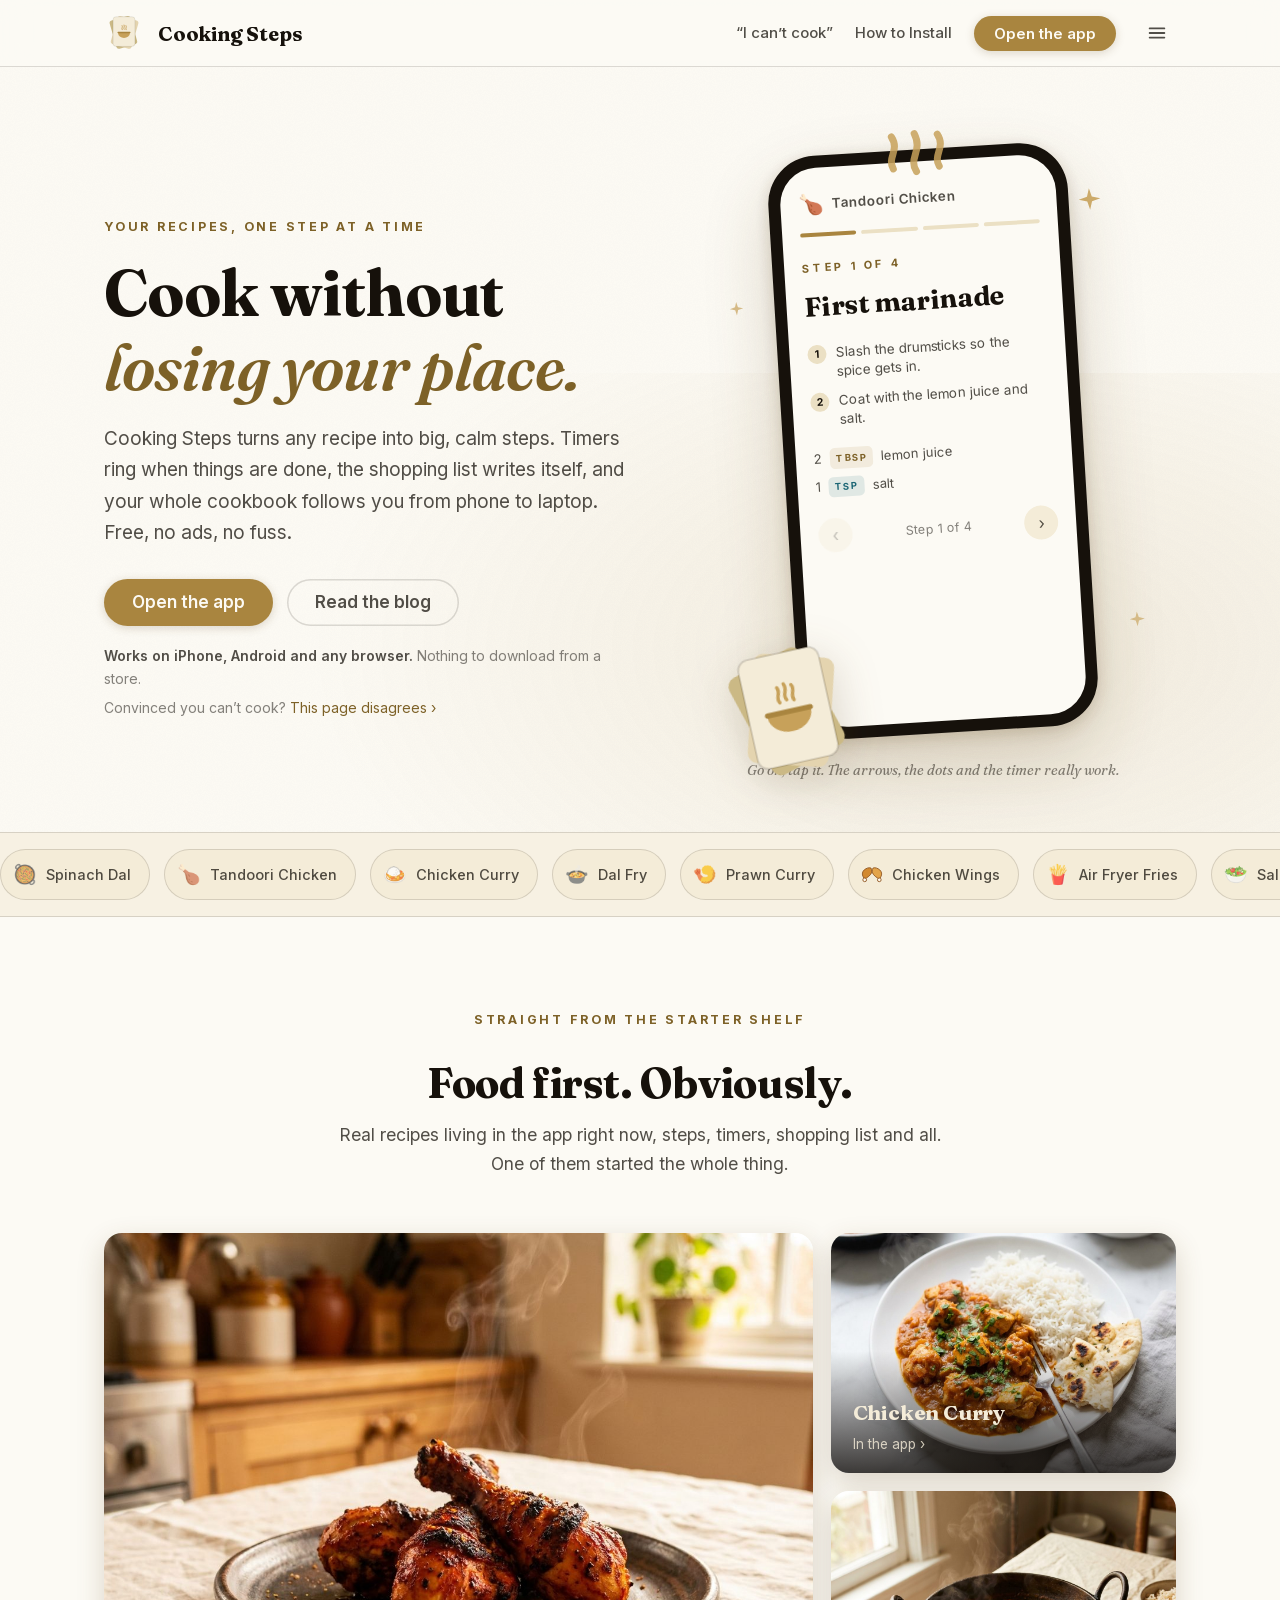
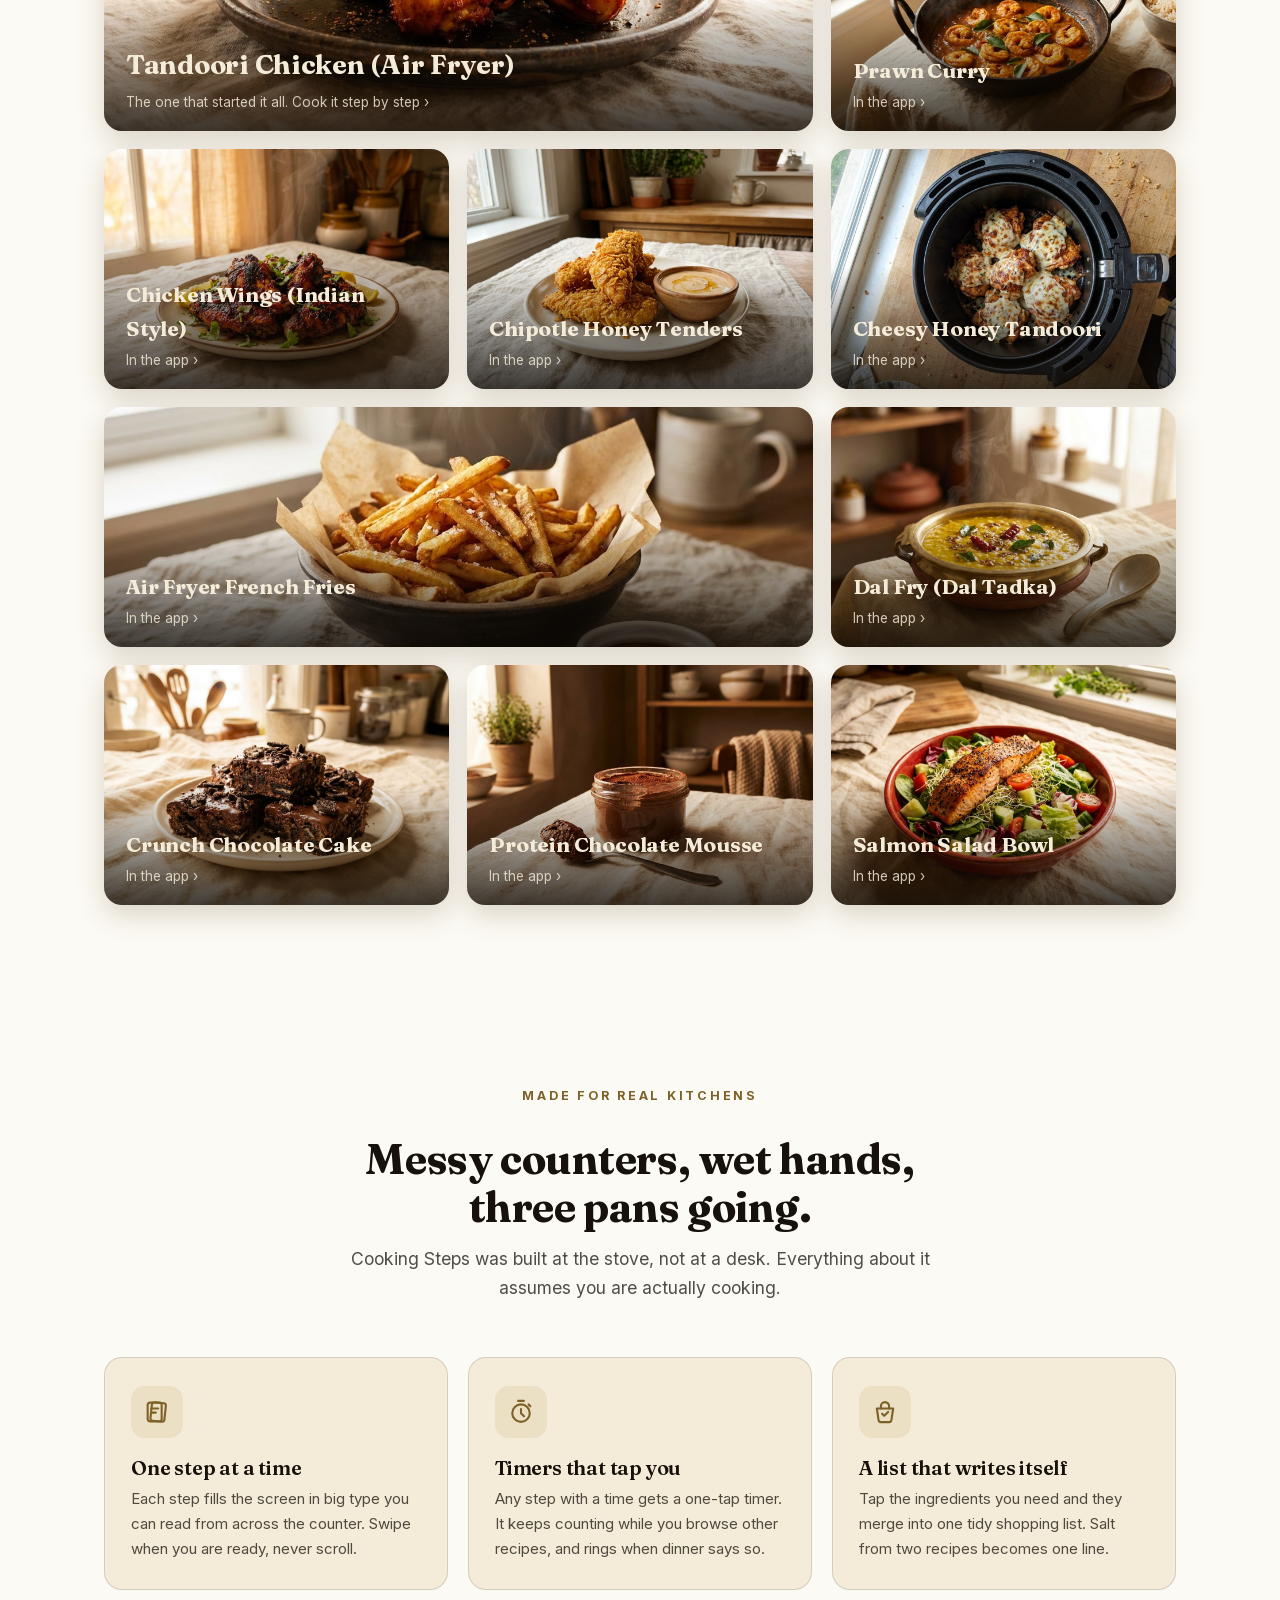
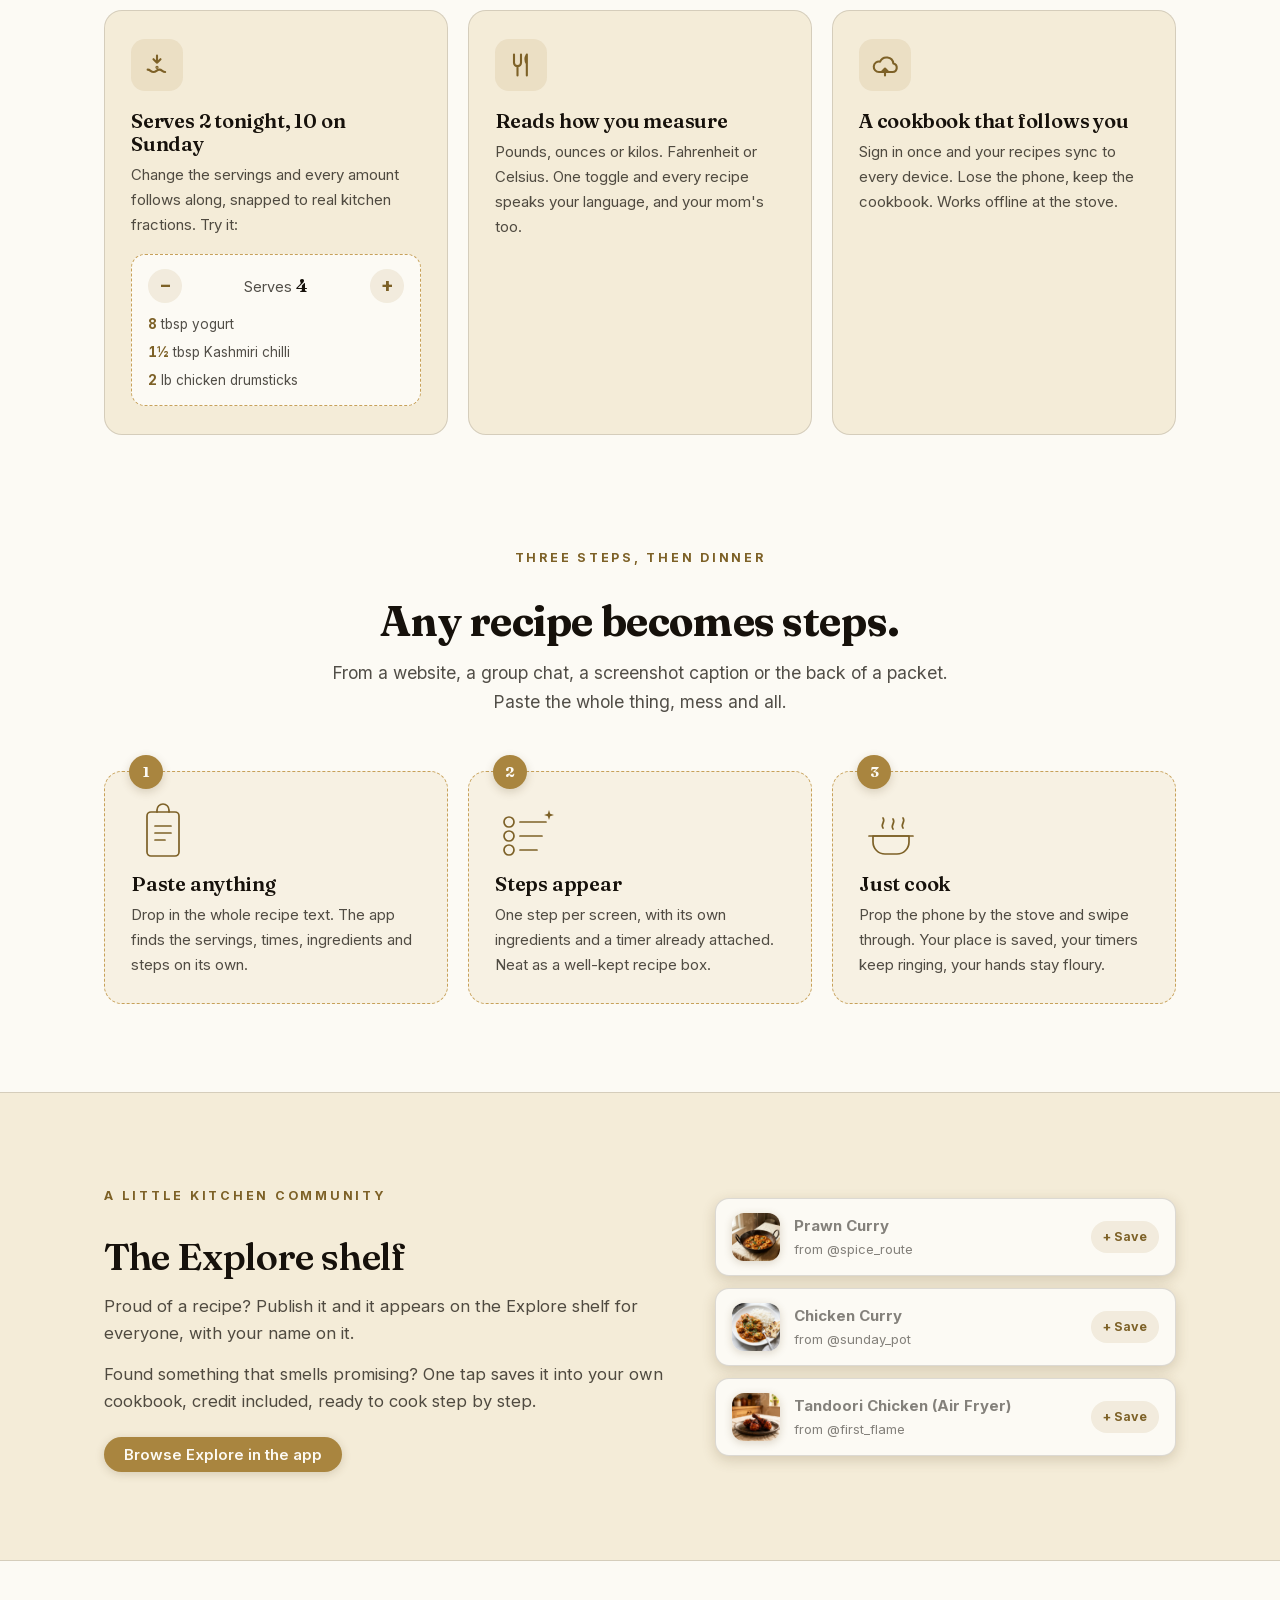
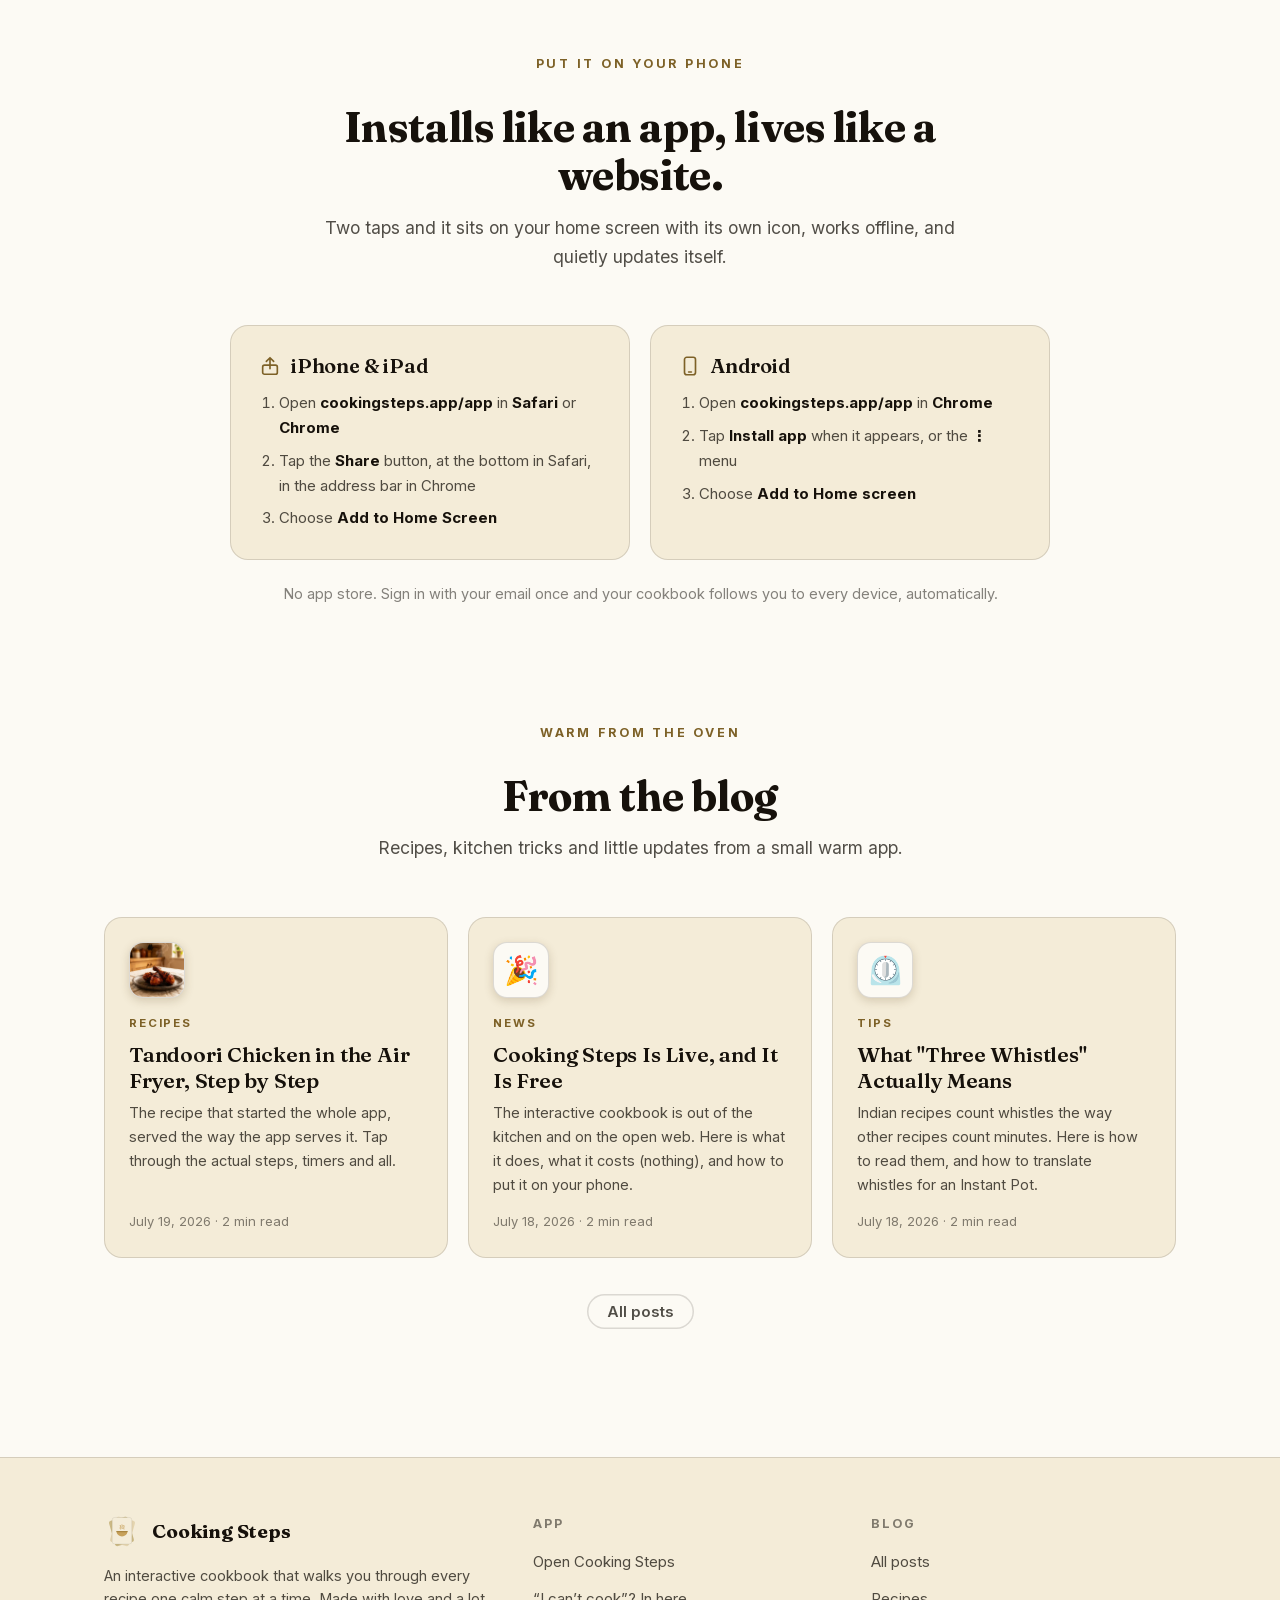
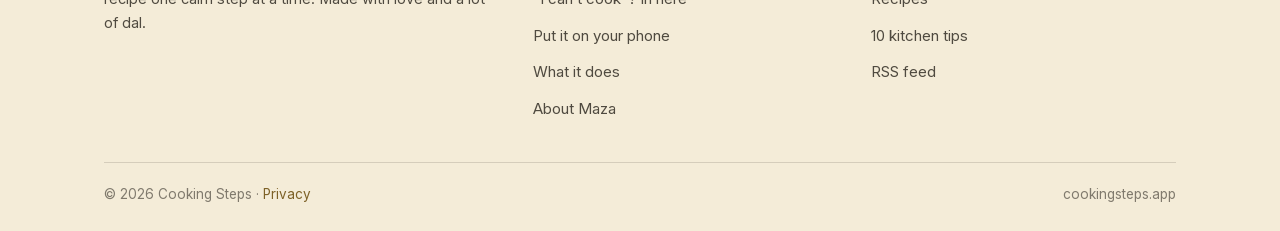
==== commit 3436f062: "Stop cutting recipe titles in half, and fix the header button Long recipe names were forced onto one" ====
--- a/index.html
+++ b/index.html
@@ -4,7 +4,7 @@
 <meta charset="utf-8">
 <meta name="viewport" content="width=device-width, initial-scale=1">
 <script>try{if(navigator.standalone===true||matchMedia("(display-mode: standalone)").matches)location.replace("/app/")}catch(e){}</script>
-<script>try{var t=localStorage.getItem("cookingsteps.site.theme");if(t==="dark")document.documentElement.setAttribute("data-theme","dark")}catch(e){}</script>
+<script>try{var t=localStorage.getItem("cookingsteps.site.theme")||localStorage.getItem("kitchencards.theme.v1");if(t==="dark")document.documentElement.setAttribute("data-theme","dark")}catch(e){}</script>
 <title>Cooking Steps, your interactive cookbook</title>
 <meta name="description" content="Cook without losing your place. Cooking Steps turns any recipe into swipeable steps with built-in timers, a shopping list that writes itself, and a cookbook that syncs to every device. Free, no ads.">
 <link rel="canonical" href="https://cookingsteps.app/">
@@ -22,7 +22,7 @@
 <link rel="apple-touch-icon" href="/app/icons/icon-180.png">
 <link rel="preload" href="/assets/fonts/fraunces-700.woff2" as="font" type="font/woff2" crossorigin>
 <link rel="preload" href="/assets/fonts/inter-400.woff2" as="font" type="font/woff2" crossorigin>
-<link rel="stylesheet" href="/site.css?v=cf1f869f">
+<link rel="stylesheet" href="/site.css?v=5fa8594c">
 <link rel="alternate" type="application/rss+xml" title="The Cooking Steps blog" href="/feed.xml">
 <script type="application/ld+json">
 {"@context":"https://schema.org","@type":"WebApplication","name":"Cooking Steps","url":"https://cookingsteps.app/app/","applicationCategory":"LifestyleApplication","operatingSystem":"Any","offers":{"@type":"Offer","price":"0","priceCurrency":"USD"},"description":"An interactive cookbook that turns any recipe into swipeable steps with timers, a smart shopping list and cross-device sync."}
@@ -47,14 +47,16 @@
     <a href="/" class="name">Cooking Steps</a>
     <nav class="links">
       <a href="/start/" class="navblog navtop">“I can’t cook”</a>
-      <a href="/#install" class="navblog navtop">Install</a>
+      <a href="/#install" class="navblog navtop">How to Install</a>
       <a href="/app/" class="btn">Open the app</a>
       <button class="nav-burger" aria-label="Open menu" aria-expanded="false" onclick="var h=this.closest('header');h.classList.toggle('menu-open');this.setAttribute('aria-expanded',h.classList.contains('menu-open'))"><svg viewBox="0 0 24 24" fill="none" stroke="currentColor" stroke-width="2" stroke-linecap="round"><path d="M4 7h16M4 12h16M4 17h16"/></svg></button>
       <div class="navset">
+      <a href="/start/" class="navblog m-only">“I can’t cook”</a>
+      <a href="/#install" class="navblog m-only">How to Install</a>
       <a href="/blog/" class="navblog">Blog</a>
-      <a href="/tips/" class="navblog">Tips</a>
+      <a href="/tips/" class="navblog">Kitchen &amp; Cooking Tips</a>
       <a href="/experiments/" class="navblog">Experiments</a>
-      <a href="/about/" class="navblog">About</a>
+      <a href="/about/" class="navblog">About Maza</a>
       <button class="theme-btn" id="themeBtn" aria-label="Switch between day and night theme">
         <svg class="sun" viewBox="0 0 24 24" fill="none" stroke="currentColor" stroke-width="2" stroke-linecap="round"><circle cx="12" cy="12" r="4"/><path d="M12 2v2M12 20v2M4.9 4.9l1.4 1.4M17.7 17.7l1.4 1.4M2 12h2M20 12h2M4.9 19.1l1.4-1.4M17.7 6.3l1.4-1.4"/></svg>
         <svg class="moon" viewBox="0 0 24 24" fill="none" stroke="currentColor" stroke-width="2" stroke-linecap="round"><path d="M21 12.8A9 9 0 1 1 11.2 3a7 7 0 0 0 9.8 9.8z"/></svg>
@@ -495,10 +497,28 @@
     var root=document.documentElement;
     var next=root.getAttribute("data-theme")==="dark"?"light":"dark";
     root.setAttribute("data-theme",next);
-    try{localStorage.setItem("cookingsteps.site.theme",next)}catch(e){}
+    try{localStorage.setItem("cookingsteps.site.theme",next);localStorage.setItem("kitchencards.theme.v1",next)}catch(e){}
     var m=document.querySelector('meta[name="theme-color"]');
     if(m)m.setAttribute("content",next==="dark"?"#0f0b06":"#FCFAF4");
   });
+  if(document.documentElement.getAttribute("data-theme")==="dark"){
+    var tm=document.querySelector('meta[name="theme-color"]');
+    if(tm)tm.setAttribute("content","#0f0b06");
+  }
+  var hdr=document.querySelector("header.site");
+  function closeMenu(){
+    if(hdr&&hdr.classList.contains("menu-open")){
+      hdr.classList.remove("menu-open");
+      var bb=hdr.querySelector(".nav-burger");
+      if(bb)bb.setAttribute("aria-expanded","false");
+    }
+  }
+  document.addEventListener("click",function(e){
+    if(hdr&&hdr.classList.contains("menu-open")&&!e.target.closest(".navset")&&!e.target.closest(".nav-burger"))closeMenu();
+  });
+  document.addEventListener("keydown",function(e){if(e.key==="Escape")closeMenu()});
+  addEventListener("hashchange",closeMenu);
+  addEventListener("resize",closeMenu);
   if("serviceWorker" in navigator)addEventListener("load",function(){navigator.serviceWorker.register("/service-worker.js").catch(function(){})});
 })();
 </script>
--- a/site.css
+++ b/site.css
@@ -93,8 +93,11 @@
 .nav .name{font-family:"Fraunces",serif;font-weight:700;font-size:20px;letter-spacing:-.01em;color:var(--ink)}
 .nav .name:hover{text-decoration:none}
 .nav .links{margin-left:auto;display:flex;align-items:center;gap:22px}
-.nav .links a{color:var(--ink-2);font-weight:500;font-size:15px}
-.nav .links a:hover{color:var(--ink);text-decoration:none}
+/* :not(.btn) — this rule outranks .btn on specificity, and without the guard the
+   header's "Open the app" pill rendered muted dark text while the identical hero
+   button rendered white. Same button, two colors. */
+.nav .links a:not(.btn){color:var(--ink-2);font-weight:500;font-size:15px}
+.nav .links a:not(.btn):hover{color:var(--ink);text-decoration:none}
 .nav .links a.on{color:var(--brass-ink);font-weight:600}
 /* nav: “I can’t cook” / Install / Open the app stay visible; everything else
    lives in a dropdown panel behind the burger, at every width */
@@ -118,18 +121,18 @@
 }
 header.site.menu-open .navset .theme-btn:hover{background:var(--card)}
 header.site.menu-open .navset .tb-label{display:block;font-size:16.5px;color:var(--ink-2);font-weight:500}
+/* “I can’t cook” + Install ride inside the burger panel on phones only */
+@media (min-width:761px){
+  header.site.menu-open .navset .m-only{display:none}
+}
 @media (max-width:760px){
   .nav-burger{width:34px;height:34px}
   .nav{gap:8px}
   .nav .links{gap:10px}
   .nav .name{font-size:16px}
-  .nav .navtop{font-size:13.5px}
+  .nav .navtop{display:none}
   .nav .btn{padding:9px 12px;font-size:13.5px}
   header.site.menu-open .navset{left:14px;right:14px}
-}
-@media (max-width:560px){
-  .nav .name{display:none}
-  .nav .links{gap:8px}
 }
 .btn{
   display:inline-flex;align-items:center;gap:8px;white-space:nowrap;
@@ -531,6 +534,12 @@
 .prose a{text-decoration:underline;text-underline-offset:3px}
 
 /* ---------- about page ---------- */
+/* one voice, one size — no oversized lede paragraph on the About story */
+.post.about .prose>p:first-of-type{font-size:17.5px;color:var(--ink-2);line-height:inherit}
+@media (max-width:760px){
+  .post.about .prose p{text-align:justify;hyphens:auto;-webkit-hyphens:auto}
+  .post.about .prose .about-cta{text-align:left}
+}
 .about-hero{margin:26px 0 4px}
 .about-hero img{
   display:block;width:100%;height:auto;border-radius:22px;
@@ -815,11 +824,12 @@
 @media (max-width:620px){
   .wrap{padding:0 16px}
   .nav{gap:7px}
-  .nav .mark{width:30px;height:30px}
-  .nav .name{font-size:15.5px;white-space:nowrap}
+  /* the brand is the identity — it should outweigh a nav button, not sit under it */
+  .nav .mark{width:36px;height:36px}
+  .nav .name{font-size:18px;white-space:nowrap}
   .nav .links{gap:6px}
   .btn{padding:9px 15px;font-size:14px}
-  .nav .btn{padding:9px 12px;font-size:13.5px}
+  .nav .btn{padding:8px 13px;font-size:13px}
   .hero{padding:48px 0 24px}
   .hero .sub{font-size:17px}
   .feats,.how,.postgrid,.install .cols{grid-template-columns:1fr}
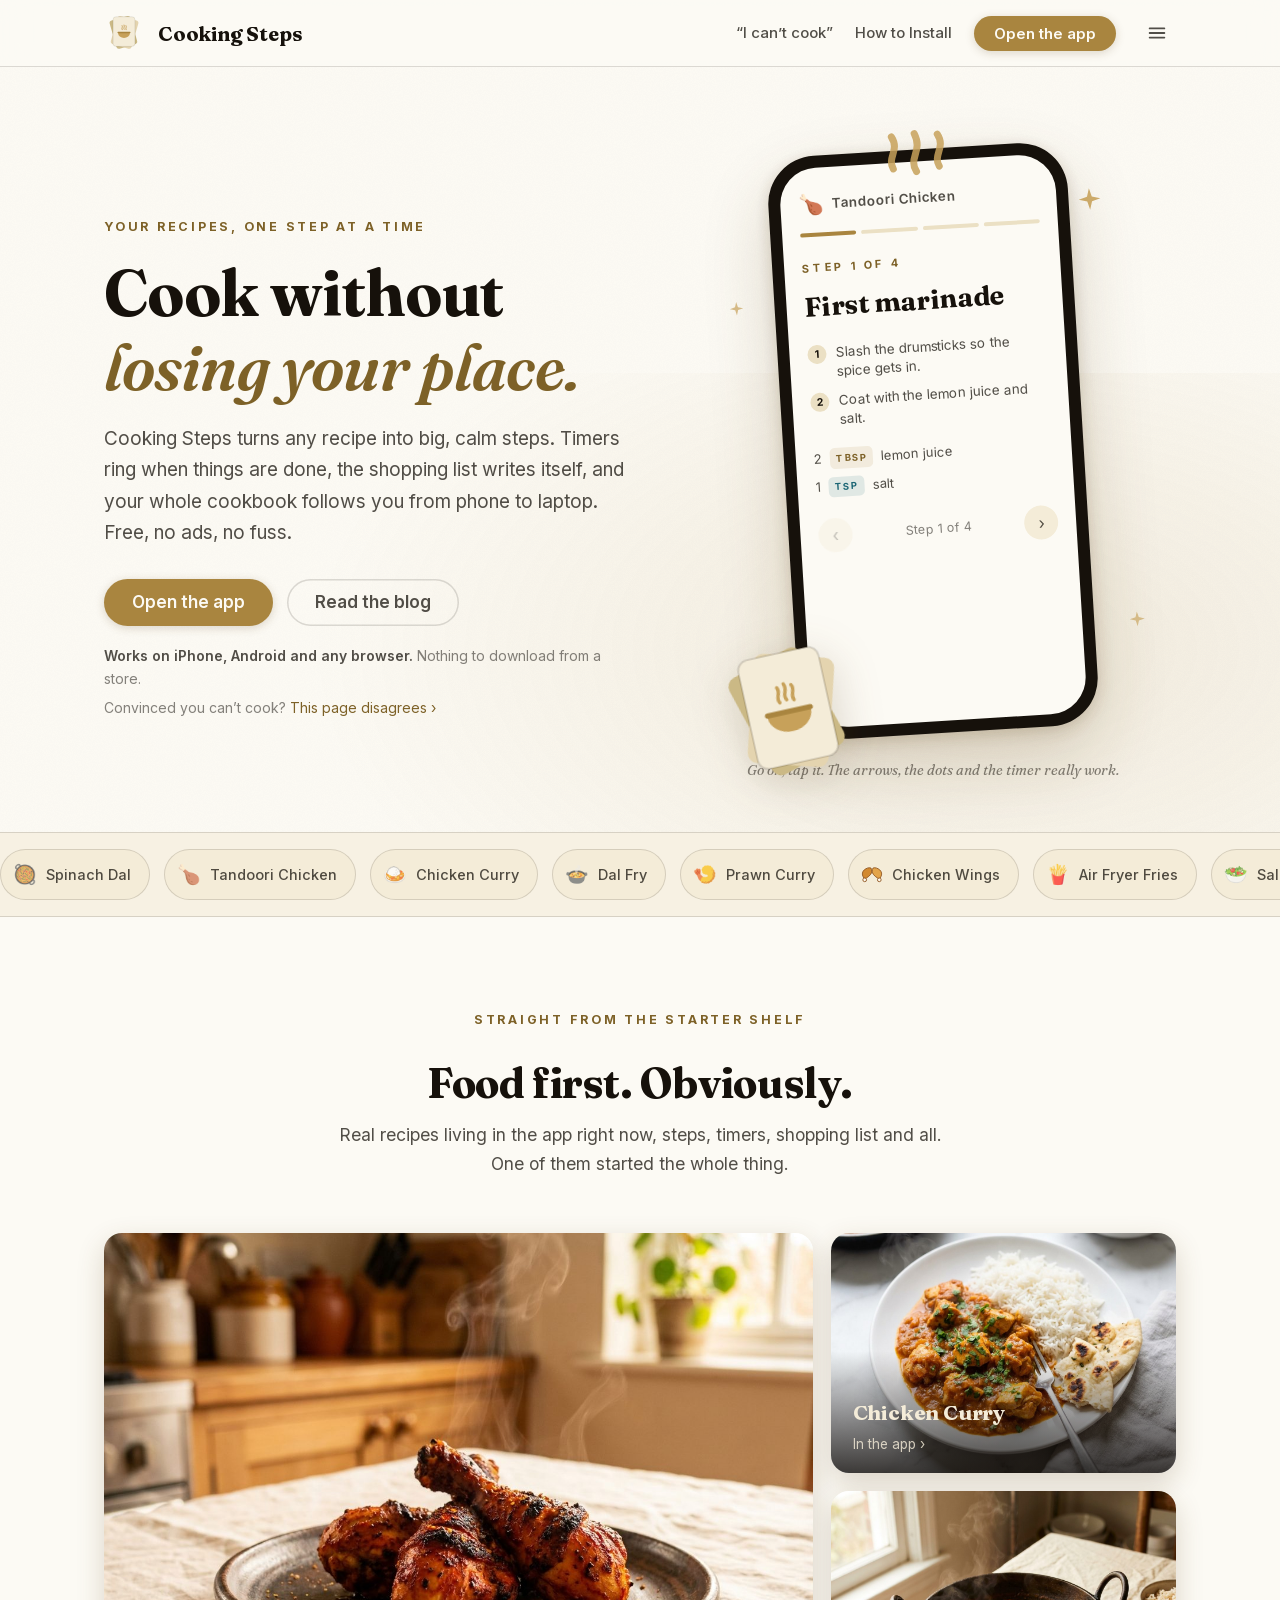
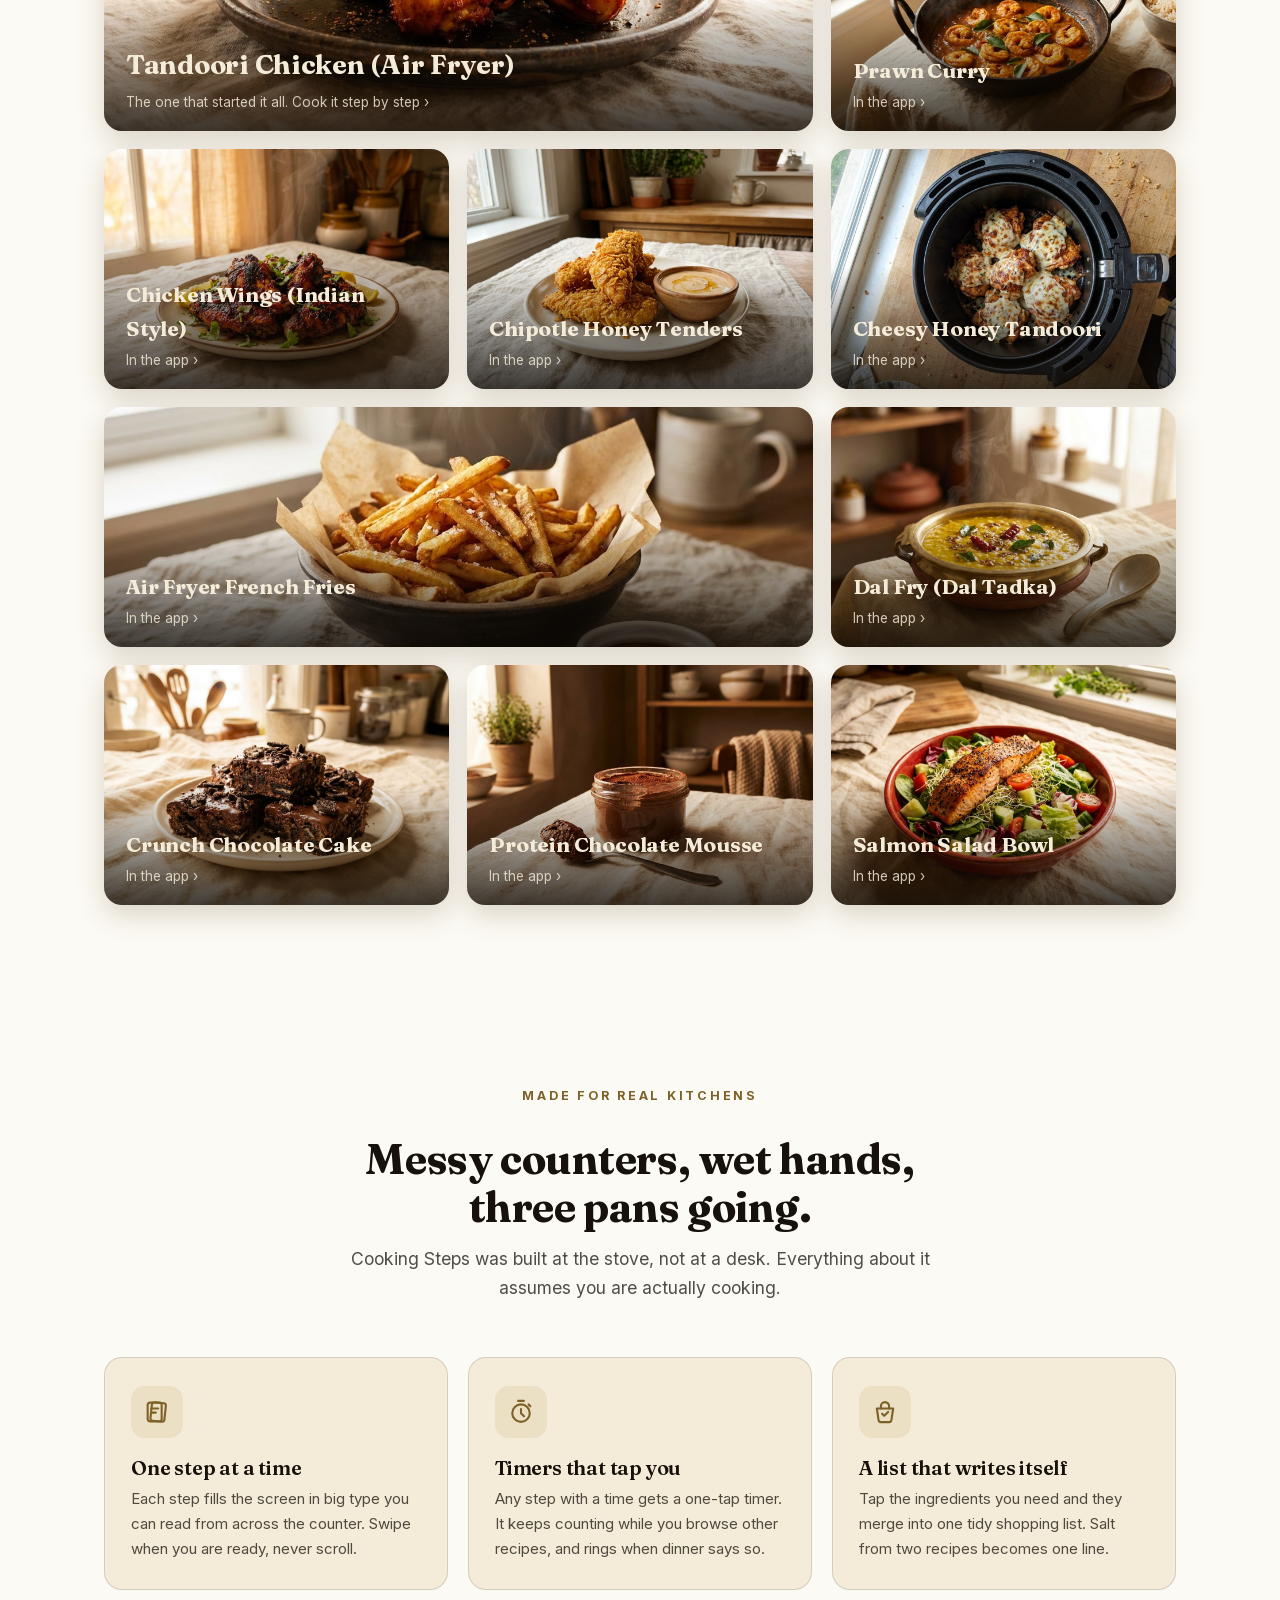
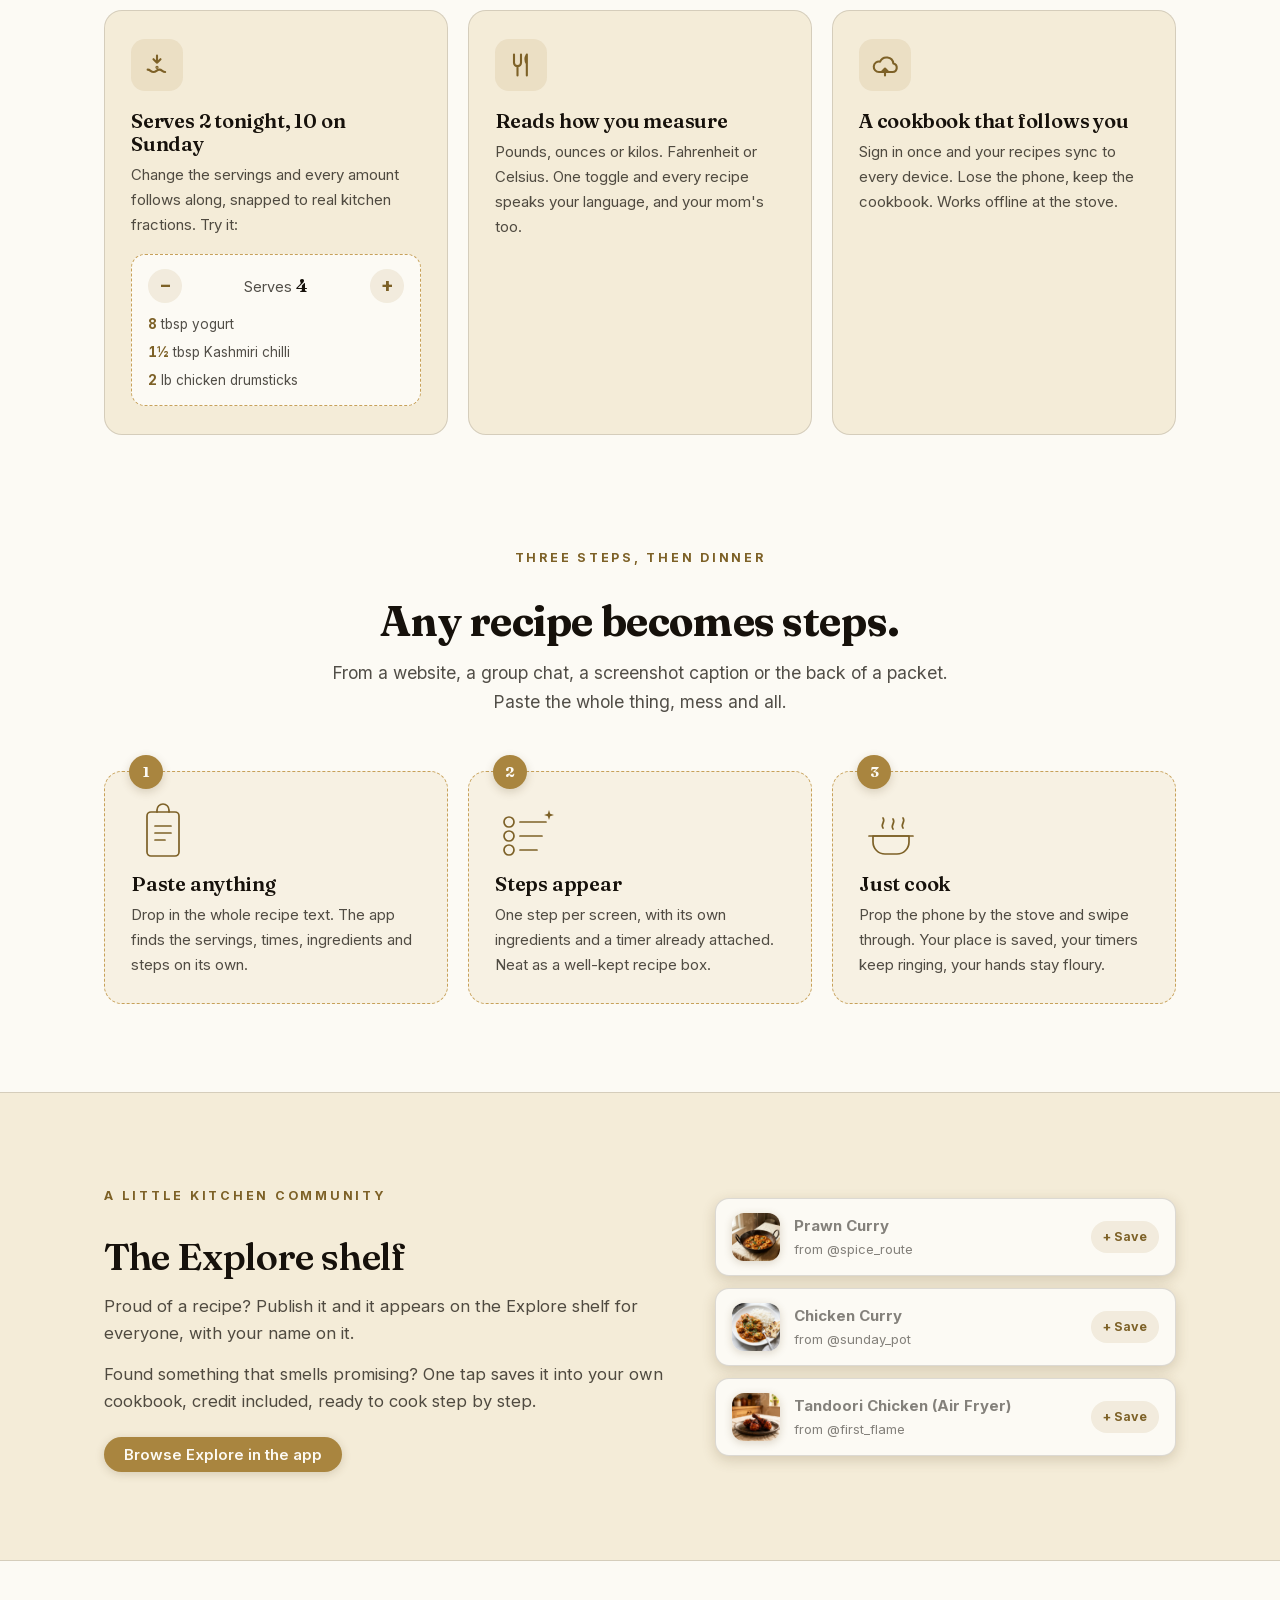
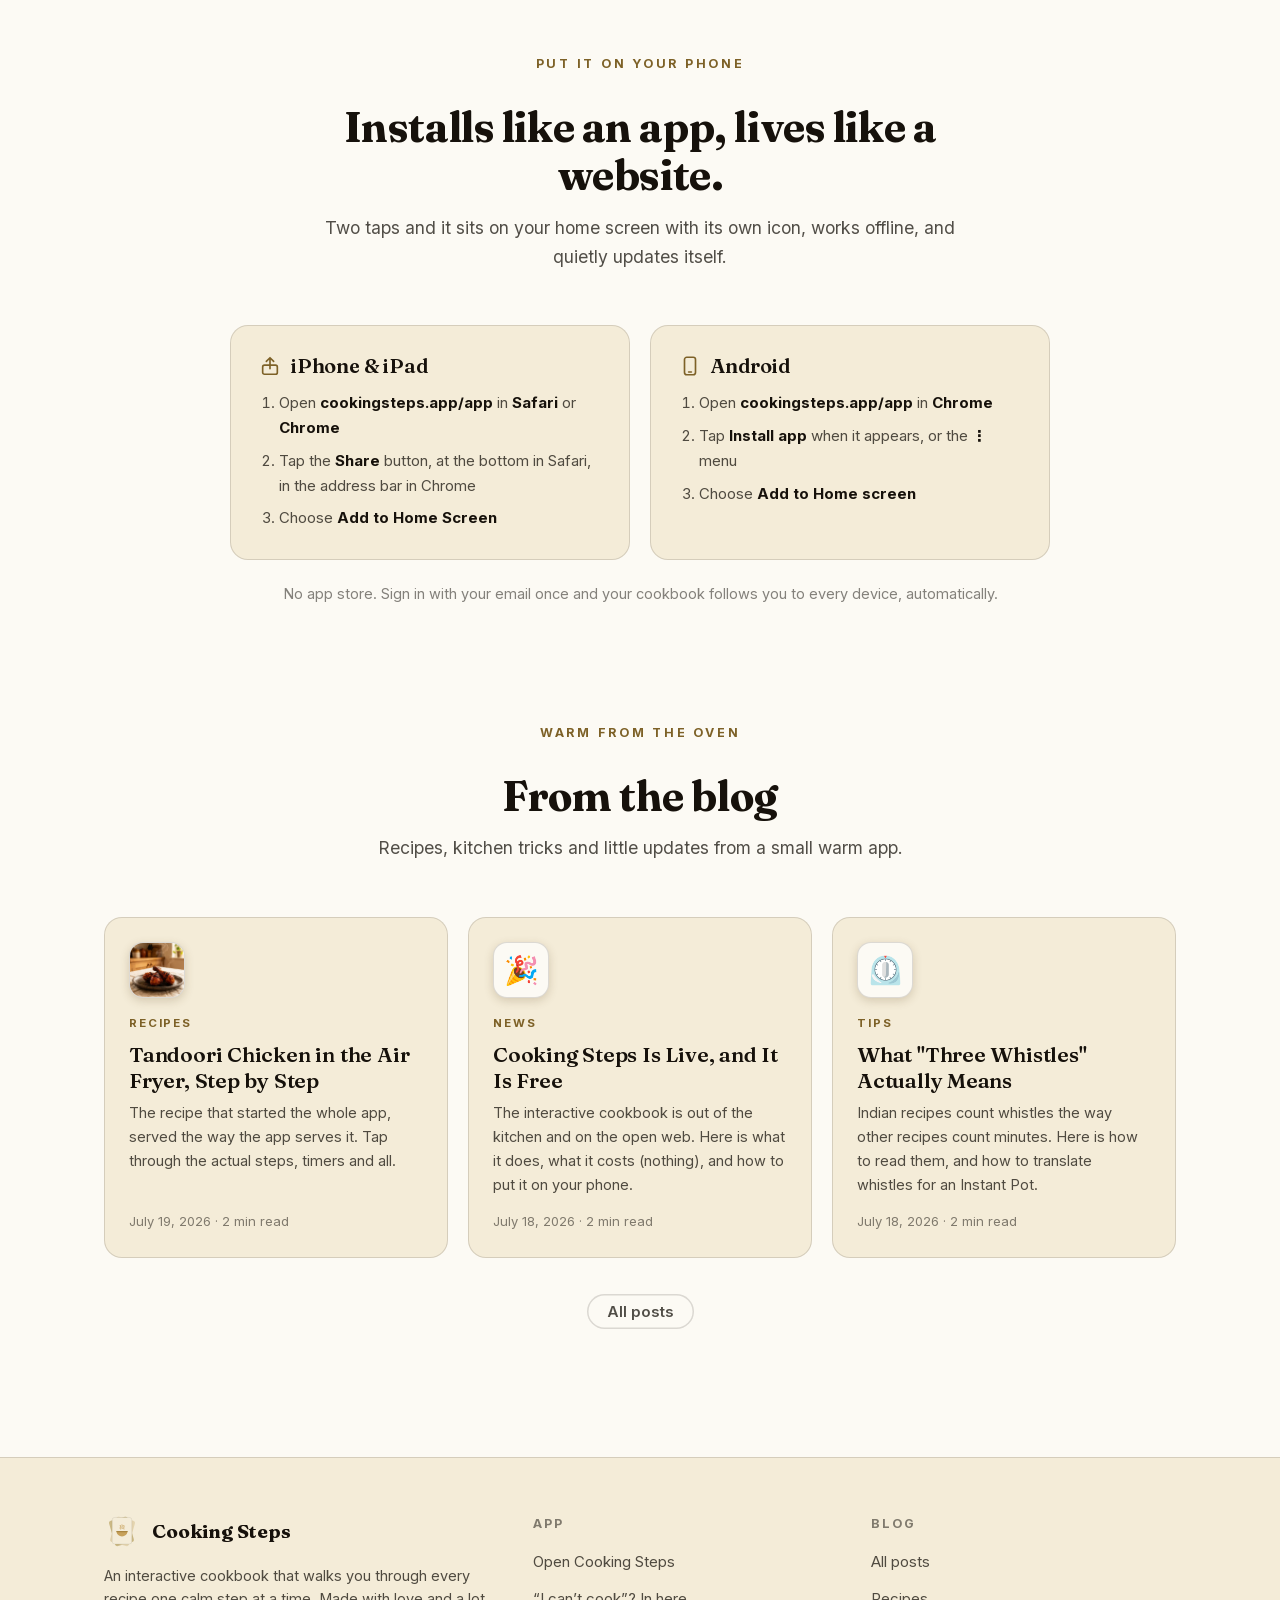
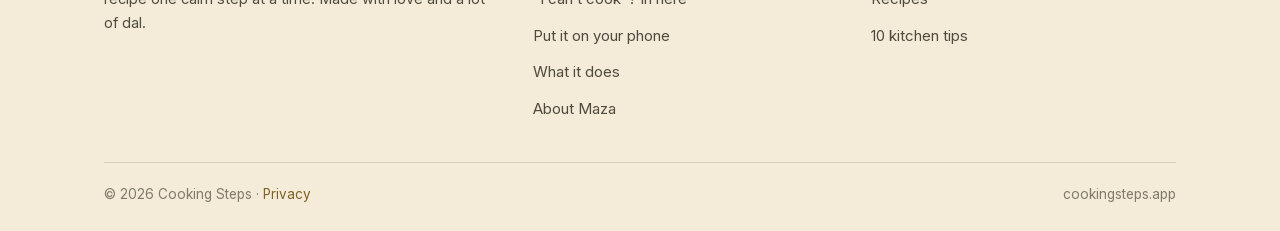
==== commit 2e0b7bfb: "Remove the RSS feed Drops feed.xml, the "RSS feed" link in the blog column of the footer, and the re" ====
--- a/index.html
+++ b/index.html
@@ -22,8 +22,7 @@
 <link rel="apple-touch-icon" href="/app/icons/icon-180.png">
 <link rel="preload" href="/assets/fonts/fraunces-700.woff2" as="font" type="font/woff2" crossorigin>
 <link rel="preload" href="/assets/fonts/inter-400.woff2" as="font" type="font/woff2" crossorigin>
-<link rel="stylesheet" href="/site.css?v=5fa8594c">
-<link rel="alternate" type="application/rss+xml" title="The Cooking Steps blog" href="/feed.xml">
+<link rel="stylesheet" href="/site.css?v=ea327ee9">
 <script type="application/ld+json">
 {"@context":"https://schema.org","@type":"WebApplication","name":"Cooking Steps","url":"https://cookingsteps.app/app/","applicationCategory":"LifestyleApplication","operatingSystem":"Any","offers":{"@type":"Offer","price":"0","priceCurrency":"USD"},"description":"An interactive cookbook that turns any recipe into swipeable steps with timers, a smart shopping list and cross-device sync."}
 </script>
@@ -392,7 +391,6 @@
           <li><a href="/blog/">All posts</a></li>
           <li><a href="/blog/#recipes">Recipes</a></li>
           <li><a href="/tips/">10 kitchen tips</a></li>
-          <li><a href="/feed.xml">RSS feed</a></li>
         </ul>
       </div>
     </div>
--- a/site.css
+++ b/site.css
@@ -536,10 +536,6 @@
 /* ---------- about page ---------- */
 /* one voice, one size — no oversized lede paragraph on the About story */
 .post.about .prose>p:first-of-type{font-size:17.5px;color:var(--ink-2);line-height:inherit}
-@media (max-width:760px){
-  .post.about .prose p{text-align:justify;hyphens:auto;-webkit-hyphens:auto}
-  .post.about .prose .about-cta{text-align:left}
-}
 .about-hero{margin:26px 0 4px}
 .about-hero img{
   display:block;width:100%;height:auto;border-radius:22px;
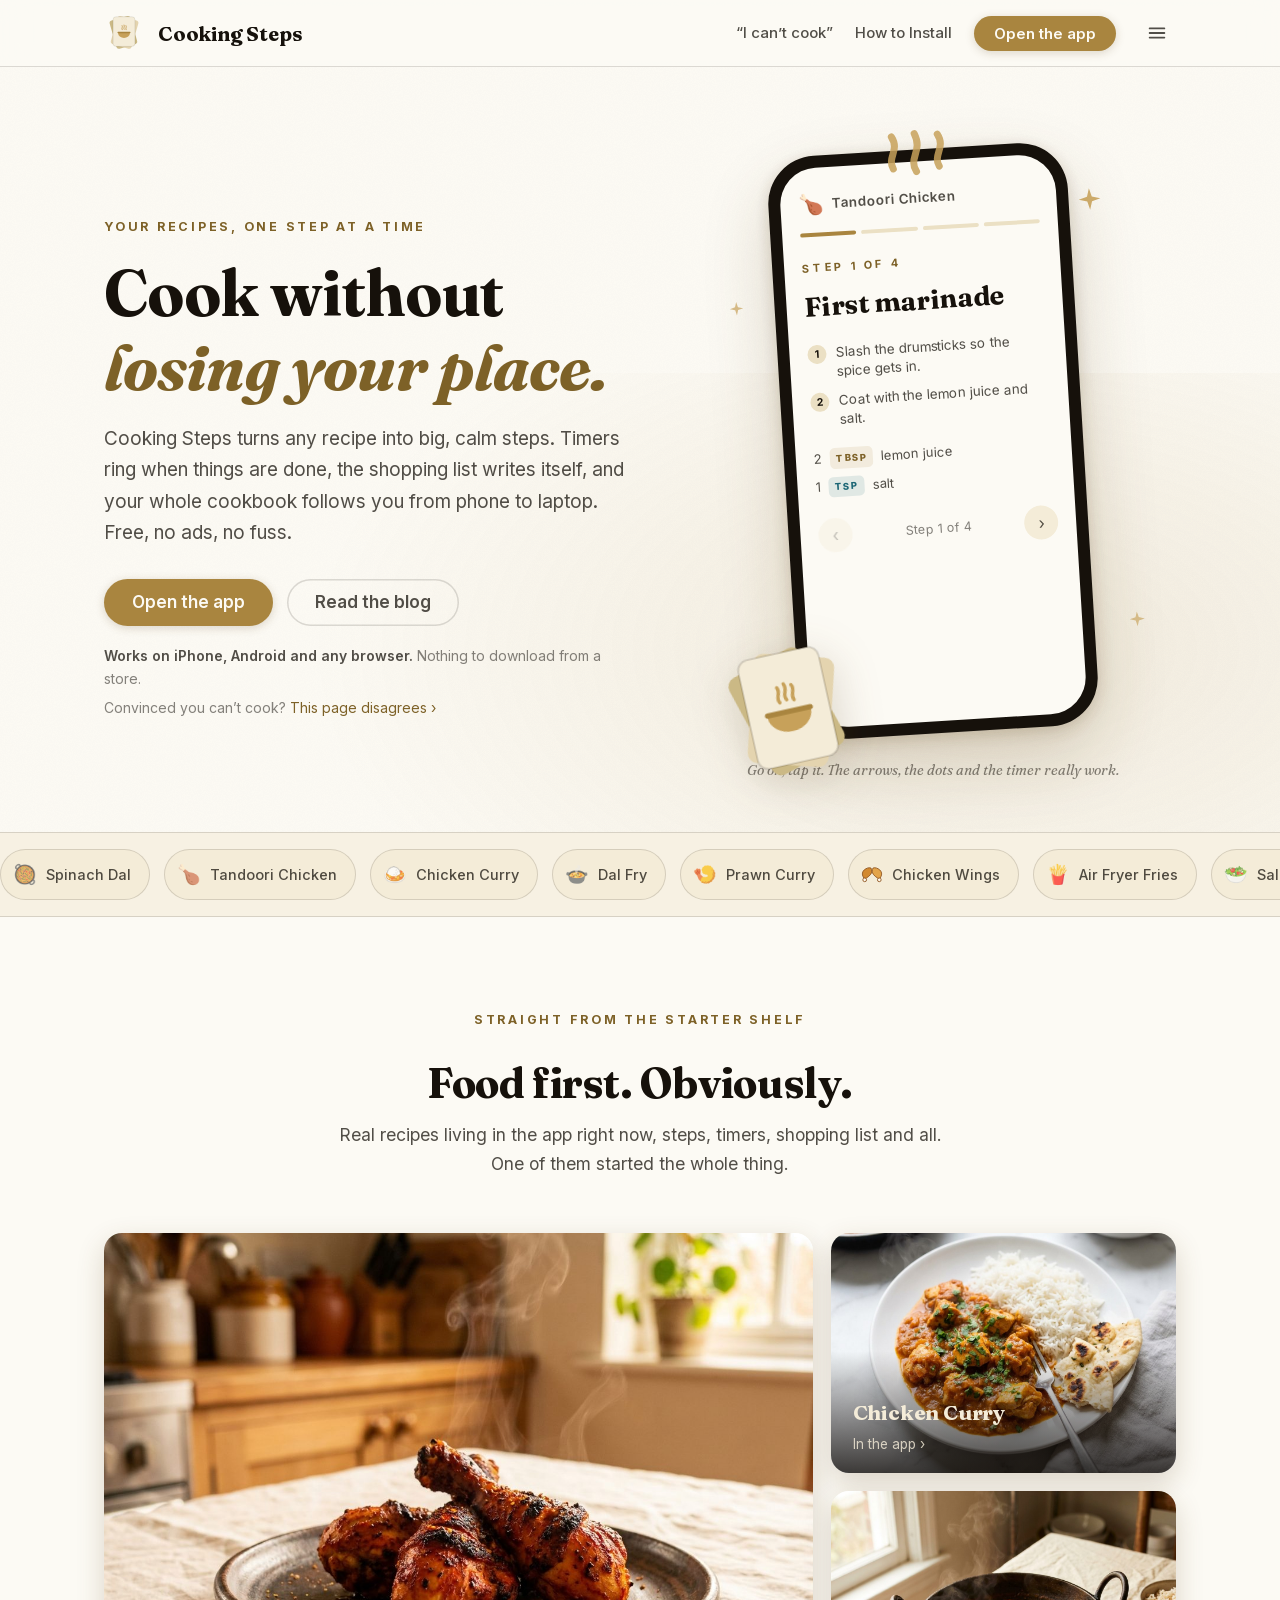
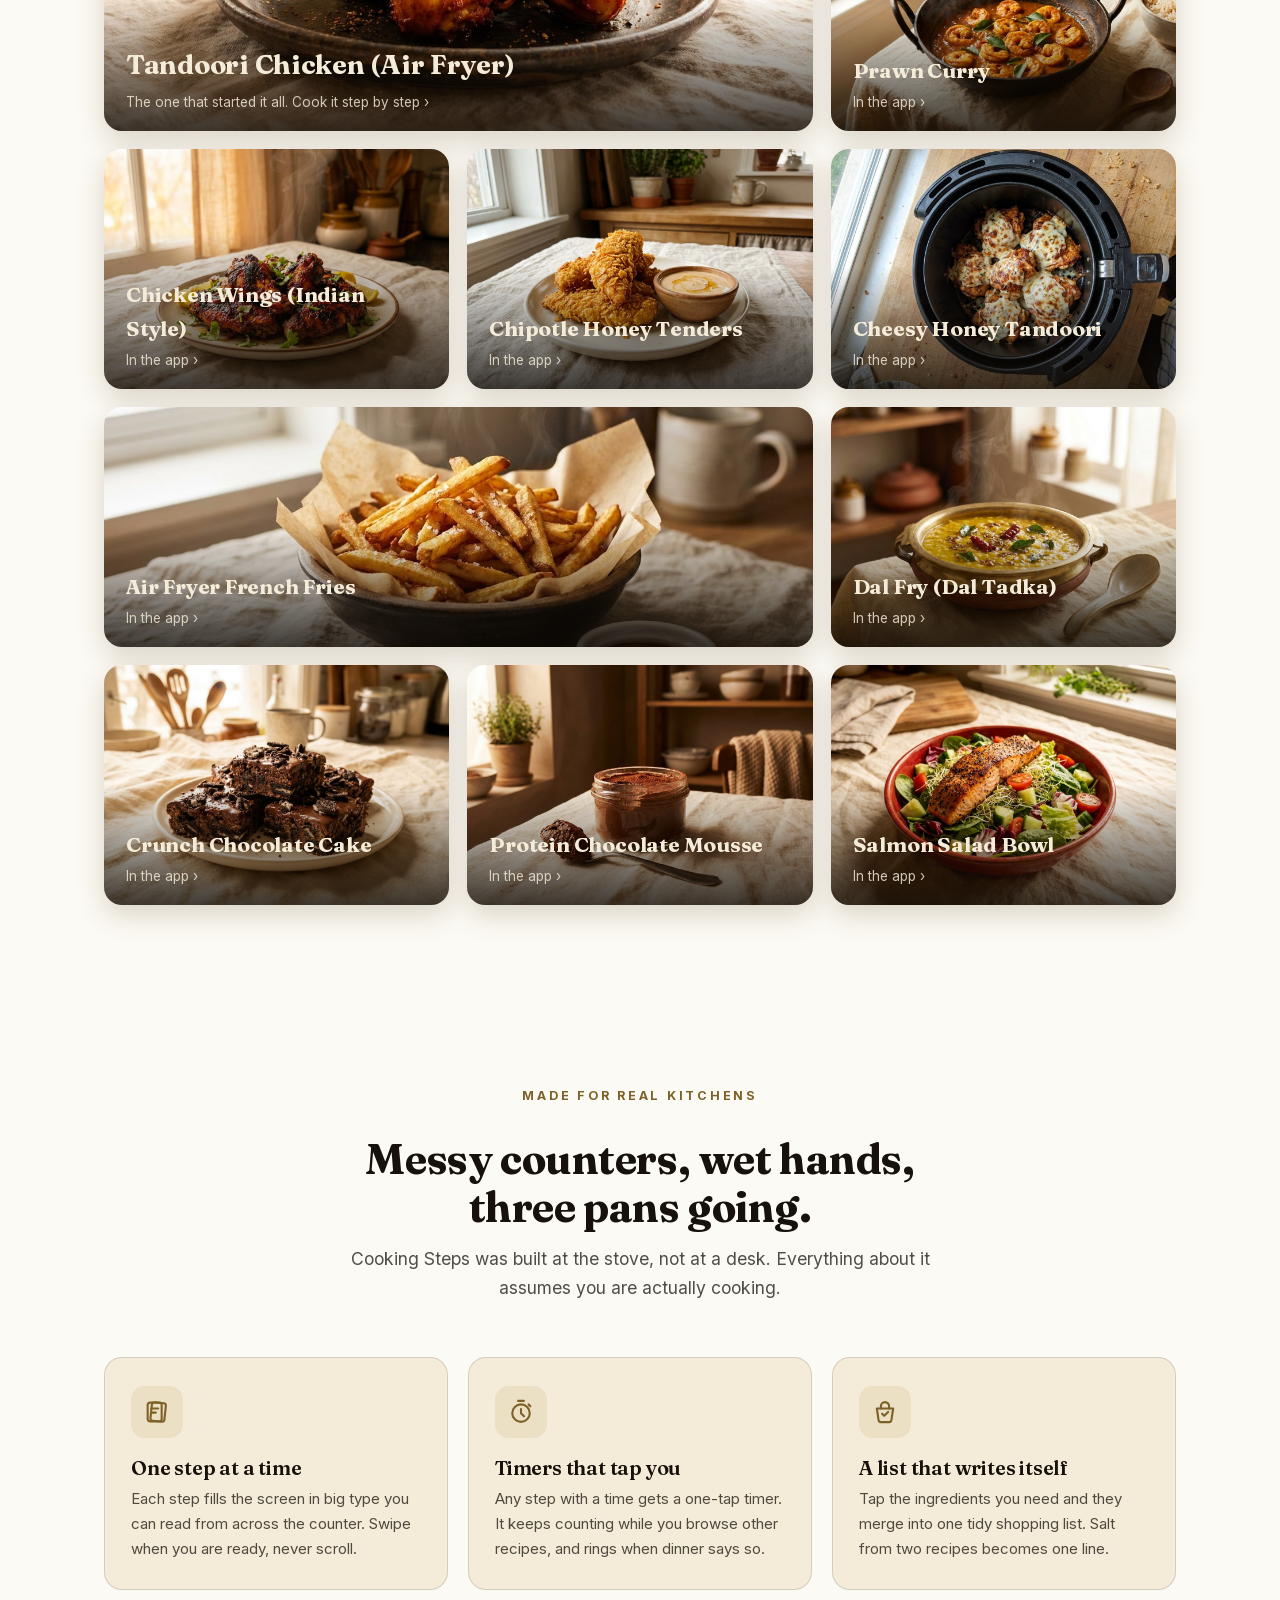
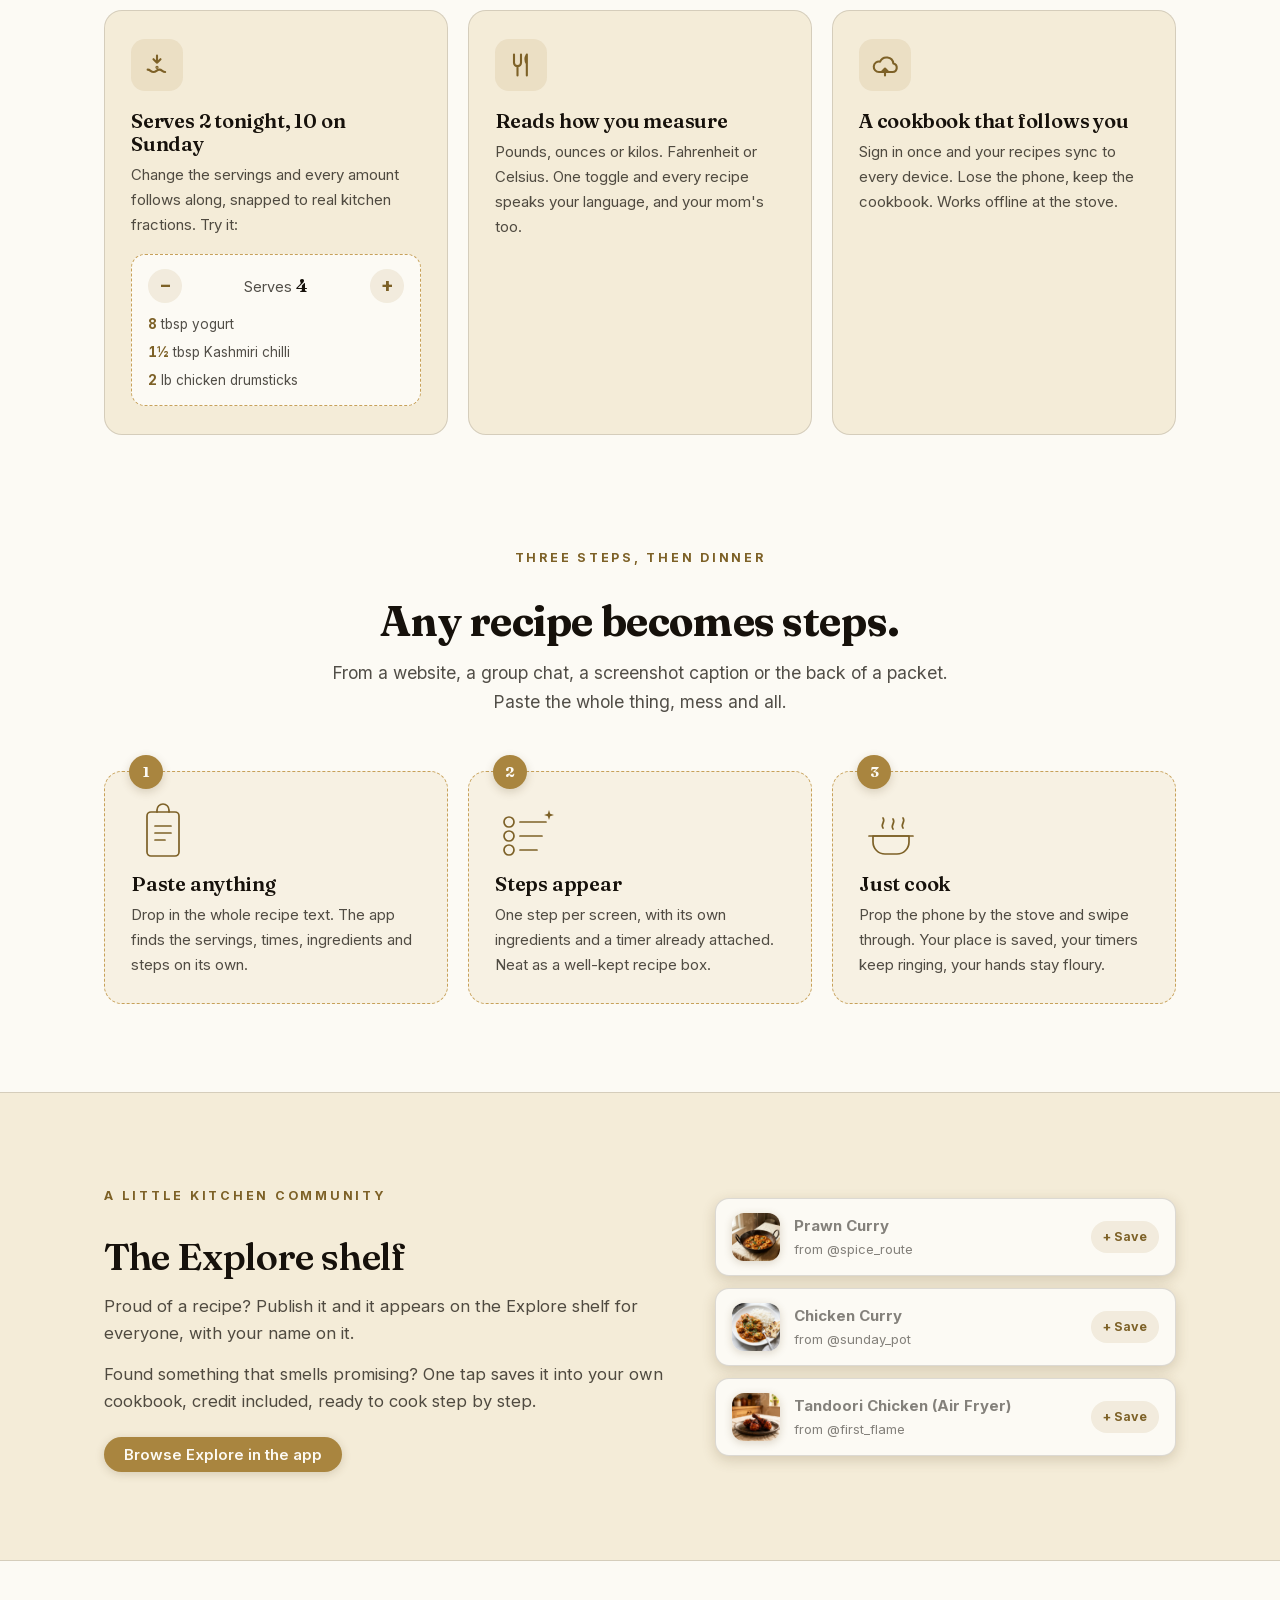
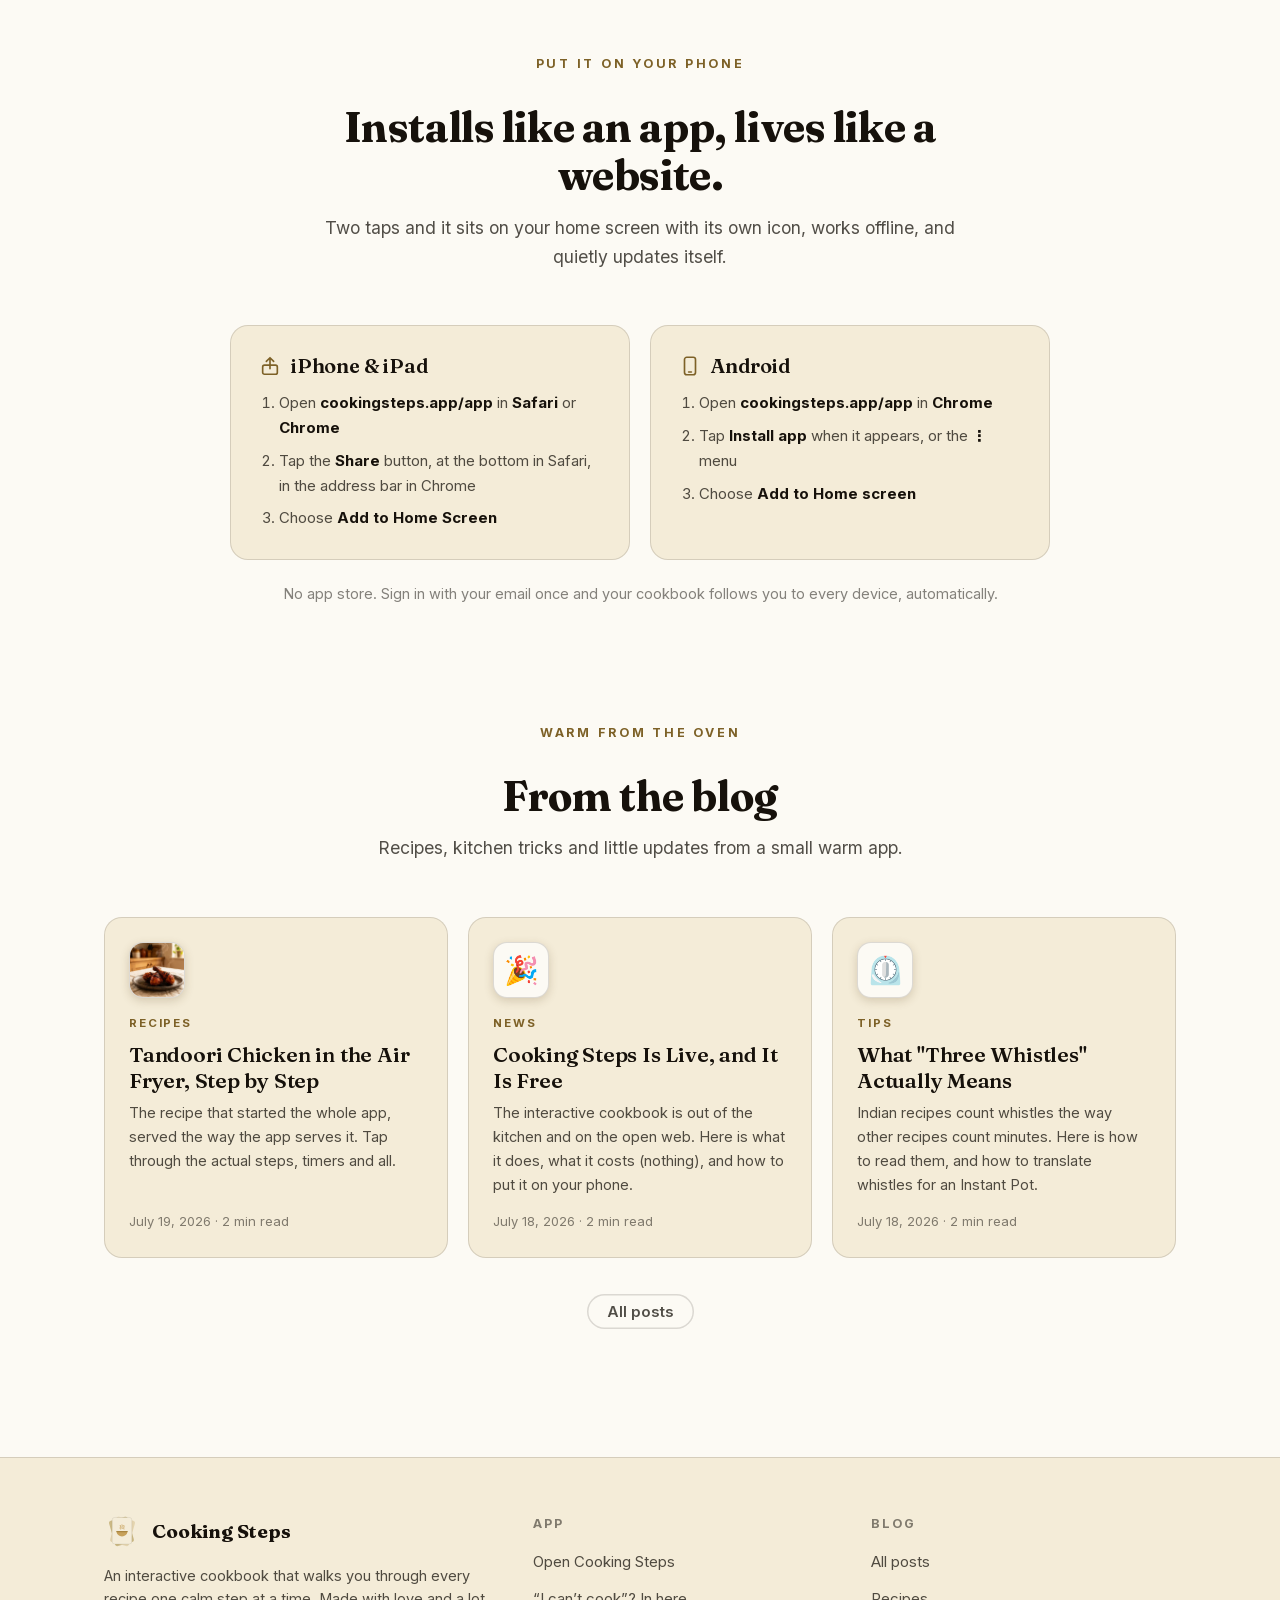
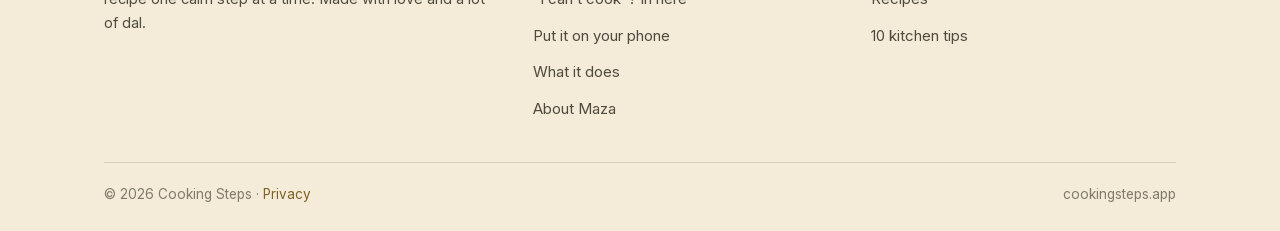
==== commit 848fa405: "Full code review: fix 20+ bugs across the app and site App: sync no longer strips recipe attribution" ====
--- a/index.html
+++ b/index.html
@@ -20,9 +20,9 @@
 <meta name="twitter:card" content="summary_large_image">
 <link rel="icon" type="image/png" sizes="32x32" href="/app/icons/favicon-32.png">
 <link rel="apple-touch-icon" href="/app/icons/icon-180.png">
-<link rel="preload" href="/assets/fonts/fraunces-700.woff2" as="font" type="font/woff2" crossorigin>
+<link rel="preload" href="/assets/fonts/fraunces-400.woff2" as="font" type="font/woff2" crossorigin>
 <link rel="preload" href="/assets/fonts/inter-400.woff2" as="font" type="font/woff2" crossorigin>
-<link rel="stylesheet" href="/site.css?v=ea327ee9">
+<link rel="stylesheet" href="/site.css?v=075c2c51">
 <script type="application/ld+json">
 {"@context":"https://schema.org","@type":"WebApplication","name":"Cooking Steps","url":"https://cookingsteps.app/app/","applicationCategory":"LifestyleApplication","operatingSystem":"Any","offers":{"@type":"Offer","price":"0","priceCurrency":"USD"},"description":"An interactive cookbook that turns any recipe into swipeable steps with timers, a smart shopping list and cross-device sync."}
 </script>
@@ -516,7 +516,10 @@
   });
   document.addEventListener("keydown",function(e){if(e.key==="Escape")closeMenu()});
   addEventListener("hashchange",closeMenu);
-  addEventListener("resize",closeMenu);
+  /* close on real width changes only: phones fire resize when the URL bar
+     collapses mid-scroll or the keyboard opens, which yanked the menu shut */
+  var _mw=innerWidth;
+  addEventListener("resize",function(){ if(innerWidth!==_mw){ _mw=innerWidth; closeMenu(); } });
   if("serviceWorker" in navigator)addEventListener("load",function(){navigator.serviceWorker.register("/service-worker.js").catch(function(){})});
 })();
 </script>
--- a/site.css
+++ b/site.css
@@ -2,15 +2,14 @@
    Light-first cream paper; [data-theme="dark"] flips to espresso night.
    Fonts are self-hosted (no Google Fonts request, no third-party calls). */
 
-@font-face{font-family:"Fraunces";font-style:normal;font-weight:400;font-display:swap;src:url("/assets/fonts/fraunces-400.woff2") format("woff2")}
-@font-face{font-family:"Fraunces";font-style:normal;font-weight:600;font-display:swap;src:url("/assets/fonts/fraunces-600.woff2") format("woff2")}
-@font-face{font-family:"Fraunces";font-style:normal;font-weight:700;font-display:swap;src:url("/assets/fonts/fraunces-700.woff2") format("woff2")}
-@font-face{font-family:"Fraunces";font-style:italic;font-weight:400;font-display:swap;src:url("/assets/fonts/fraunces-400-italic.woff2") format("woff2")}
-@font-face{font-family:"Fraunces";font-style:italic;font-weight:600;font-display:swap;src:url("/assets/fonts/fraunces-600-italic.woff2") format("woff2")}
-@font-face{font-family:"Inter";font-style:normal;font-weight:400;font-display:swap;src:url("/assets/fonts/inter-400.woff2") format("woff2")}
-@font-face{font-family:"Inter";font-style:normal;font-weight:500;font-display:swap;src:url("/assets/fonts/inter-500.woff2") format("woff2")}
-@font-face{font-family:"Inter";font-style:normal;font-weight:600;font-display:swap;src:url("/assets/fonts/inter-600.woff2") format("woff2")}
-@font-face{font-family:"Inter";font-style:normal;font-weight:700;font-display:swap;src:url("/assets/fonts/inter-700.woff2") format("woff2")}
+/* These are VARIABLE fonts: one file carries every weight, so each family needs
+   exactly one face per style with a full weight range. The old setup declared
+   nine faces over byte-identical copies of three files — ~350KB of duplicate
+   downloads per cold visit, and no 800 face at all (the -400 in the filename is
+   historical; the file holds the whole weight axis). */
+@font-face{font-family:"Fraunces";font-style:normal;font-weight:100 900;font-display:swap;src:url("/assets/fonts/fraunces-400.woff2") format("woff2")}
+@font-face{font-family:"Fraunces";font-style:italic;font-weight:100 900;font-display:swap;src:url("/assets/fonts/fraunces-400-italic.woff2") format("woff2")}
+@font-face{font-family:"Inter";font-style:normal;font-weight:100 900;font-display:swap;src:url("/assets/fonts/inter-400.woff2") format("woff2")}
 
 :root{
   --paper:#FCFAF4;
@@ -111,6 +110,21 @@
   position:absolute;top:70px;right:24px;min-width:240px;
   background:var(--paper);border:1px solid var(--hairline);border-radius:16px;
   box-shadow:0 20px 46px var(--shadow);padding:10px;z-index:60;
+  transform-origin:top right;animation:navsetIn .16s ease-out both;
+}
+@keyframes navsetIn{from{opacity:0;transform:translateY(-6px) scale(.98)}}
+@media (prefers-reduced-motion:reduce){
+  header.site.menu-open .navset{animation:none}
+}
+/* The panel hangs off the burger, not the window. .nav is a centred .wrap, so
+   anchoring to the header (full-bleed, sticky) parked the menu ~150px right of
+   the button that opened it on wide screens. Only ≥761px: below that the panel
+   is deliberately near-full-width and still anchors to the header. */
+@media (min-width:760.02px){
+  .nav{position:relative}
+  /* right:24px == .wrap's side padding, so the panel's right edge lands exactly
+     on the burger's right edge. .nav is 66px tall, so this clears the header. */
+  header.site.menu-open .navset{top:calc(100% + 8px);right:24px;left:auto}
 }
 header.site.menu-open .navset a{display:block;padding:13px 14px;font-size:16.5px;border-radius:11px}
 header.site.menu-open .navset a:hover{background:var(--card);text-decoration:none}
@@ -122,7 +136,7 @@
 header.site.menu-open .navset .theme-btn:hover{background:var(--card)}
 header.site.menu-open .navset .tb-label{display:block;font-size:16.5px;color:var(--ink-2);font-weight:500}
 /* “I can’t cook” + Install ride inside the burger panel on phones only */
-@media (min-width:761px){
+@media (min-width:760.02px){
   header.site.menu-open .navset .m-only{display:none}
 }
 @media (max-width:760px){
